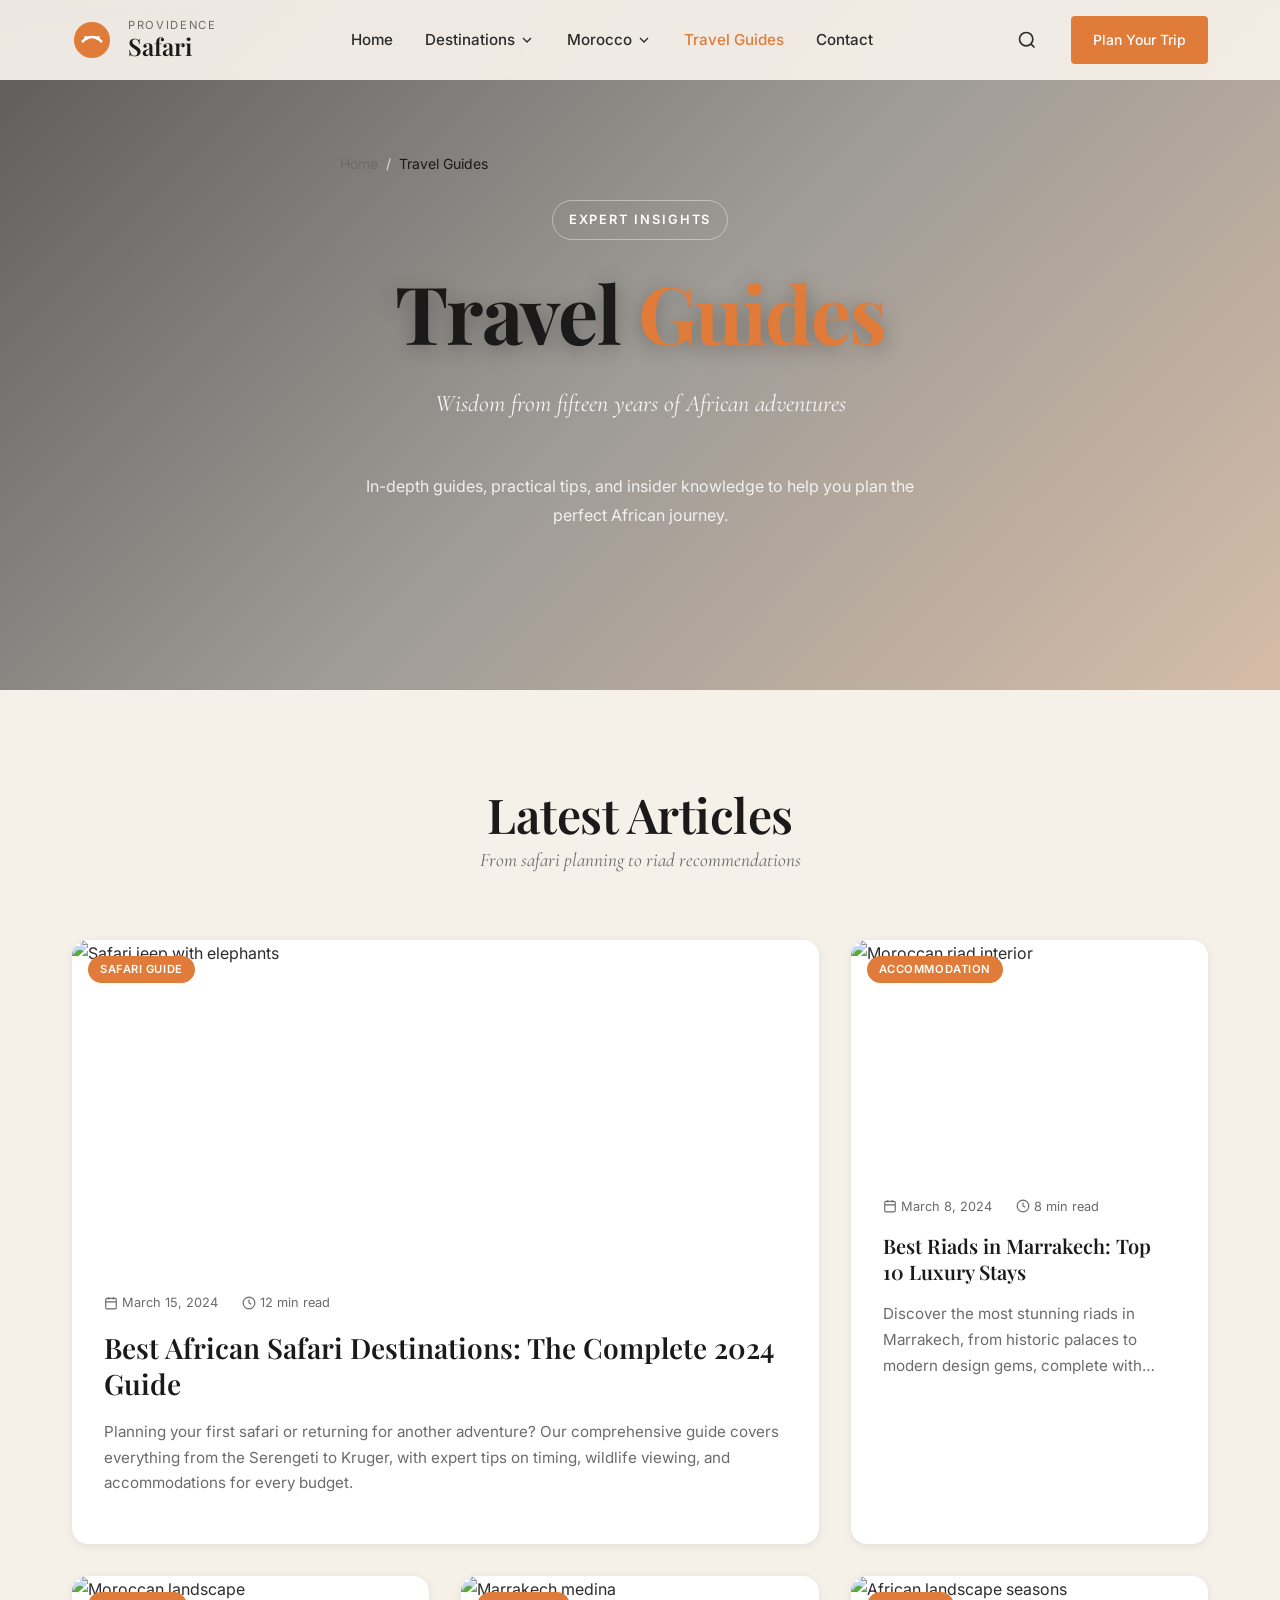
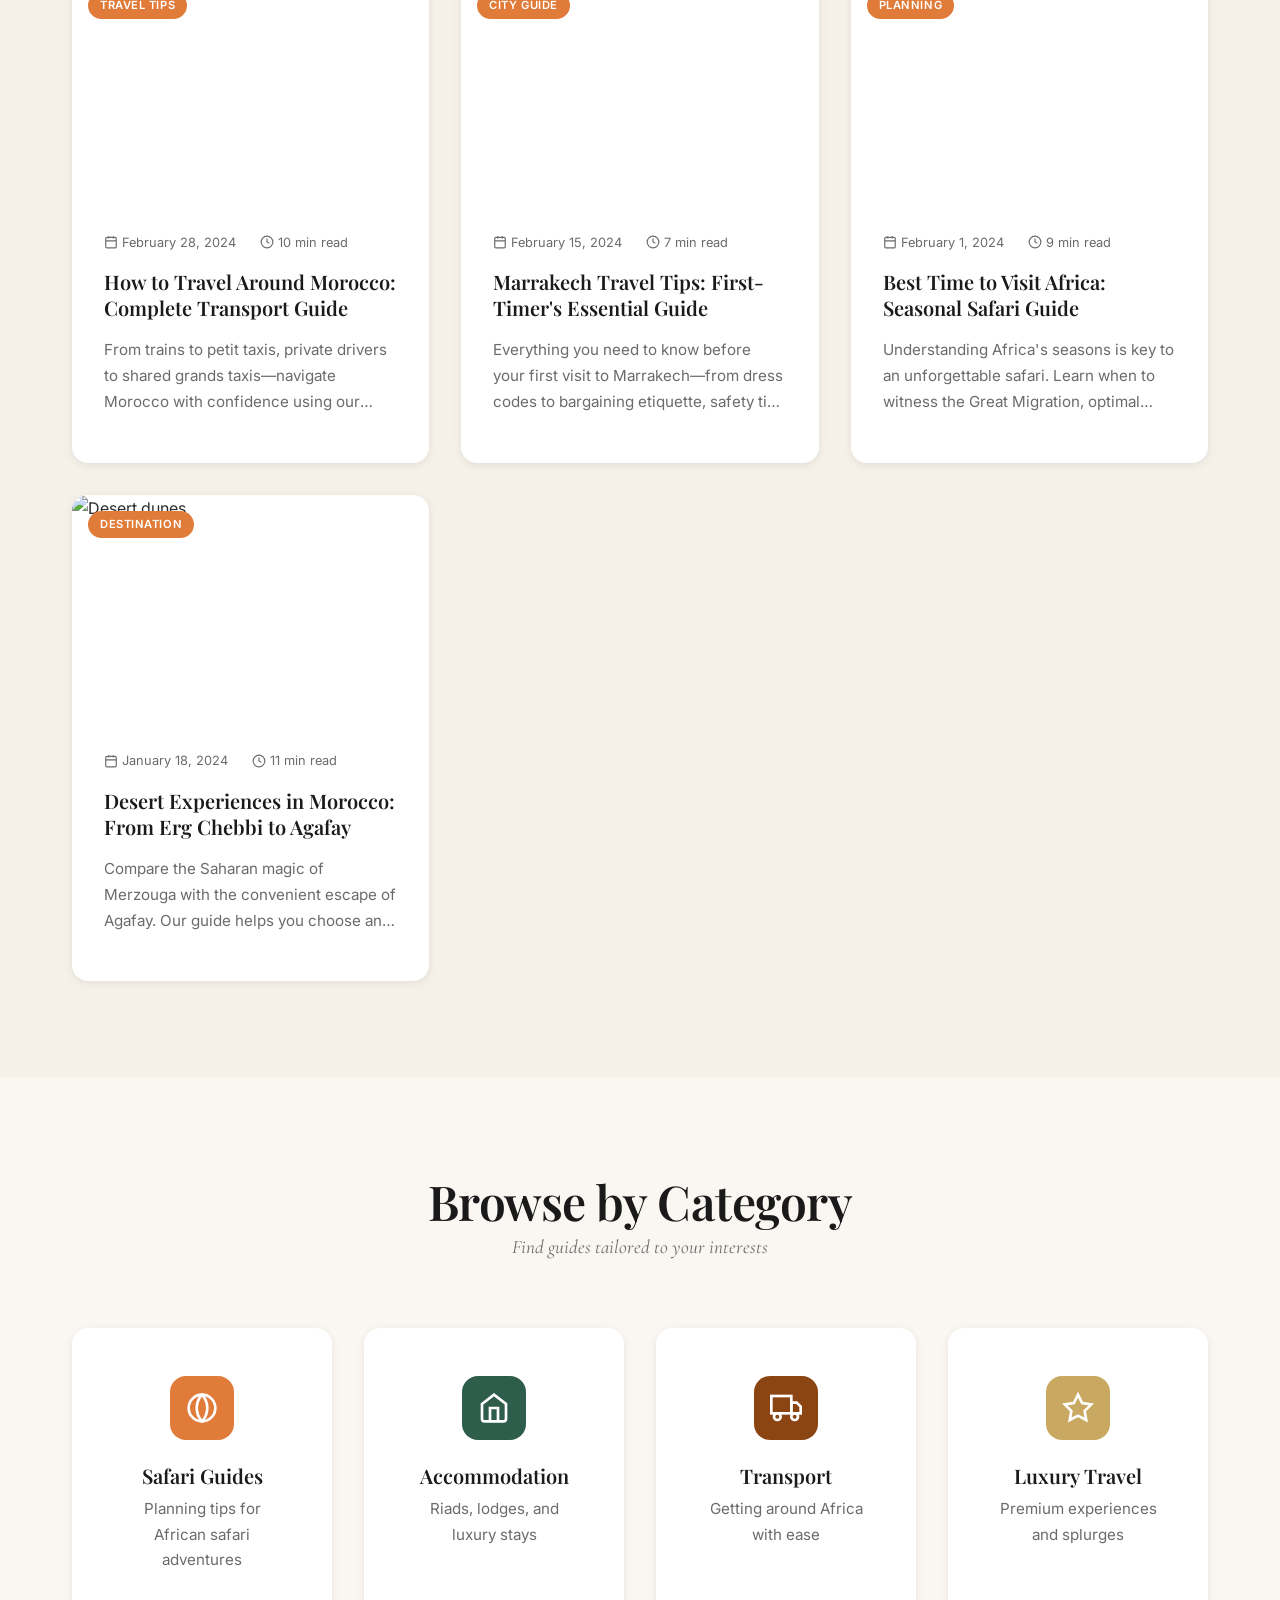
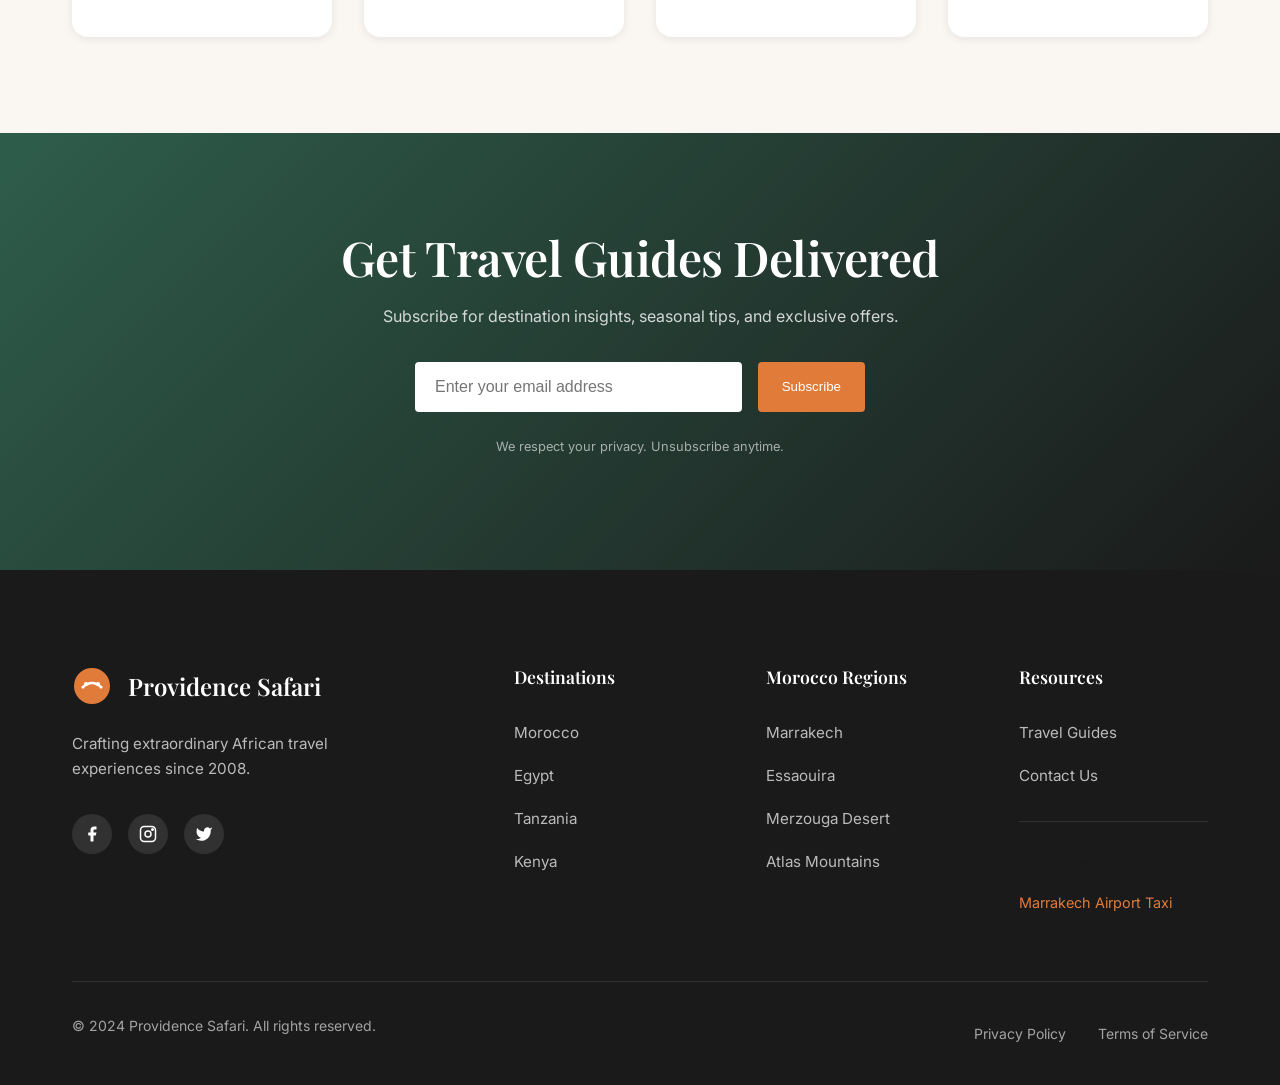
==== blog/index.html @ e0afdb27 "first commit" ====
<!DOCTYPE html>
<html lang="en">
<head>
    <meta charset="UTF-8">
    <meta name="viewport" content="width=device-width, initial-scale=1.0">
    <title>Travel Guides & Tips | Providence Safari | African Safari & Morocco Travel</title>
    <meta name="description" content="Expert travel guides for Africa and Morocco. Safari tips, riad recommendations, transport guides, and destination insights from seasoned travelers.">
    <meta name="keywords" content="African travel guides, Morocco travel tips, safari tips, riad recommendations, Africa travel blog">
    <meta name="author" content="Providence Safari">
    <meta name="robots" content="index, follow">
    <link rel="canonical" href="https://providence-safari.com/blog/index.html">
    
    <meta property="og:type" content="website">
    <meta property="og:url" content="https://providence-safari.com/blog/index.html">
    <meta property="og:title" content="Travel Guides & Tips | Providence Safari">
    <meta property="og:description" content="Expert travel guides for Africa and Morocco with insider tips, destination insights, and practical advice.">
    <meta property="og:image" content="https://images.unsplash.com/photo-1516426122078-c23e76319801?w=1200">
    
    <meta name="twitter:card" content="summary_large_image">
    <link rel="icon" type="image/svg+xml" href="data:image/svg+xml,%3Csvg xmlns='http://www.w3.org/2000/svg' viewBox='0 0 100 100'%3E%3Ccircle cx='50' cy='50' r='45' fill='%23E07B39'/%3E%3Cpath d='M30 55 Q50 30 70 55' stroke='%23fff' stroke-width='4' fill='none'/%3E%3Ccircle cx='35' cy='45' r='3' fill='%23fff'/%3E%3Ccircle cx='65' cy='45' r='3' fill='%23fff'/%3E%3C/svg%3E">
    
    <link rel="stylesheet" href="../styles/main.css">
    <link rel="stylesheet" href="../styles/layout.css">
    <link rel="stylesheet" href="../styles/components.css">
    <link rel="stylesheet" href="../styles/responsive.css">
    <link rel="preconnect" href="https://fonts.googleapis.com">
    <link rel="preconnect" href="https://images.unsplash.com">
    
    <script type="application/ld+json">
    {
        "@context": "https://schema.org",
        "@type": "Blog",
        "name": "Providence Safari Travel Guides",
        "description": "Expert travel guides and tips for African destinations including Morocco, safari planning, and luxury travel.",
        "url": "https://providence-safari.com/blog/index.html",
        "publisher": {
            "@type": "Organization",
            "name": "Providence Safari",
            "url": "https://providence-safari.com"
        }
    }
    </script>
</head>
<body>
    <header class="header">
        <div class="header-inner">
            <a href="../index.html" class="logo" aria-label="Providence Safari Home">
                <div class="logo-icon">
                    <svg viewBox="0 0 40 40"><circle cx="20" cy="20" r="18" fill="#E07B39"/><path d="M10 22 Q20 12 30 22" stroke="#fff" stroke-width="2.5" fill="none"/><circle cx="14" cy="18" r="2" fill="#fff"/><circle cx="26" cy="18" r="2" fill="#fff"/></svg>
                </div>
                <div class="logo-text"><span>Providence</span>Safari</div>
            </a>
            <nav class="nav-desktop">
                <ul class="nav-list">
                    <li class="nav-item"><a href="../index.html" class="nav-link">Home</a></li>
                    <li class="nav-item">
                        <a href="#" class="nav-link">Destinations <svg class="nav-link-icon" viewBox="0 0 24 24" fill="none" stroke="currentColor" stroke-width="2"><path d="M6 9l6 6 6-6"/></svg></a>
                        <div class="nav-dropdown">
                            <a href="../pages/destinations/morocco.html" class="nav-dropdown-item">Morocco</a>
                            <a href="../pages/destinations/egypt.html" class="nav-dropdown-item">Egypt</a>
                            <a href="../pages/destinations/south-africa.html" class="nav-dropdown-item">South Africa</a>
                            <a href="../pages/destinations/tanzania.html" class="nav-dropdown-item">Tanzania</a>
                            <a href="../pages/destinations/kenya.html" class="nav-dropdown-item">Kenya</a>
                            <a href="../pages/destinations/namibia.html" class="nav-dropdown-item">Namibia</a>
                            <a href="../pages/destinations/zanzibar.html" class="nav-dropdown-item">Zanzibar</a>
                        </div>
                    </li>
                    <li class="nav-item">
                        <a href="#" class="nav-link">Morocco <svg class="nav-link-icon" viewBox="0 0 24 24" fill="none" stroke="currentColor" stroke-width="2"><path d="M6 9l6 6 6-6"/></svg></a>
                        <div class="nav-dropdown">
                            <a href="../morocco/marrakech.html" class="nav-dropdown-item">Marrakech</a>
                            <a href="../morocco/essaouira.html" class="nav-dropdown-item">Essaouira</a>
                            <a href="../morocco/merzouga-desert.html" class="nav-dropdown-item">Merzouga Desert</a>
                            <a href="../morocco/agafay-desert.html" class="nav-dropdown-item">Agafay Desert</a>
                            <a href="../morocco/atlas-mountains.html" class="nav-dropdown-item">Atlas Mountains</a>
                        </div>
                    </li>
                    <li class="nav-item"><a href="index.html" class="nav-link active">Travel Guides</a></li>
                    <li class="nav-item"><a href="../contact.html" class="nav-link">Contact</a></li>
                </ul>
            </nav>
            <div class="header-actions">
                <button class="header-search" aria-label="Open search"><svg width="20" height="20" viewBox="0 0 24 24" fill="none" stroke="currentColor" stroke-width="2"><circle cx="11" cy="11" r="8"/><path d="M21 21l-4.35-4.35"/></svg></button>
                <a href="../contact.html" class="btn btn-primary btn-sm">Plan Your Trip</a>
                <button class="nav-toggle" aria-label="Toggle navigation"><span></span><span></span><span></span></button>
            </div>
        </div>
    </header>
    
    <nav class="nav-mobile">
        <ul class="nav-mobile-list">
            <li class="nav-mobile-item"><a href="../index.html" class="nav-mobile-link">Home</a></li>
            <li class="nav-mobile-item">
                <a href="#" class="nav-mobile-link nav-mobile-dropdown-trigger">Destinations <svg width="20" height="20" viewBox="0 0 24 24" fill="none" stroke="currentColor" stroke-width="2"><path d="M6 9l6 6 6-6"/></svg></a>
                <div class="nav-mobile-dropdown">
                    <a href="../pages/destinations/morocco.html">Morocco</a>
                    <a href="../pages/destinations/egypt.html">Egypt</a>
                    <a href="../pages/destinations/south-africa.html">South Africa</a>
                    <a href="../pages/destinations/tanzania.html">Tanzania</a>
                    <a href="../pages/destinations/kenya.html">Kenya</a>
                    <a href="../pages/destinations/namibia.html">Namibia</a>
                    <a href="../pages/destinations/zanzibar.html">Zanzibar</a>
                </div>
            </li>
            <li class="nav-mobile-item">
                <a href="#" class="nav-mobile-link nav-mobile-dropdown-trigger">Morocco <svg width="20" height="20" viewBox="0 0 24 24" fill="none" stroke="currentColor" stroke-width="2"><path d="M6 9l6 6 6-6"/></svg></a>
                <div class="nav-mobile-dropdown">
                    <a href="../morocco/marrakech.html">Marrakech</a>
                    <a href="../morocco/essaouira.html">Essaouira</a>
                    <a href="../morocco/merzouga-desert.html">Merzouga Desert</a>
                    <a href="../morocco/agafay-desert.html">Agafay Desert</a>
                    <a href="../morocco/atlas-mountains.html">Atlas Mountains</a>
                </div>
            </li>
            <li class="nav-mobile-item"><a href="index.html" class="nav-mobile-link">Travel Guides</a></li>
            <li class="nav-mobile-item"><a href="../contact.html" class="nav-mobile-link">Contact</a></li>
        </ul>
    </nav>
    
    <div class="search-modal">
        <div class="search-modal-content">
            <form class="search-form">
                <div class="search-input-wrapper">
                    <input type="text" class="search-input" placeholder="Search destinations, travel guides...">
                    <button type="button" class="search-close"><svg width="24" height="24" viewBox="0 0 24 24" fill="none" stroke="currentColor" stroke-width="2"><path d="M18 6L6 18M6 6l12 12"/></svg></button>
                </div>
            </form>
            <div class="search-results"></div>
        </div>
    </div>
    
    <main class="main">
        <section class="hero hero-inner" aria-label="Travel guides hero">
            <div class="hero-bg">
                <img src="https://images.unsplash.com/photo-1516426122078-c23e76319801?w=1920&q=80" alt="African savanna at sunrise" loading="eager">
            </div>
            <div class="hero-overlay"></div>
            <div class="hero-content fade-up">
                <nav class="breadcrumbs" aria-label="Breadcrumb">
                    <a href="../index.html">Home</a>
                    <span class="breadcrumbs-separator">/</span>
                    <span class="breadcrumbs-current">Travel Guides</span>
                </nav>
                <span class="hero-badge">Expert Insights</span>
                <h1 class="hero-title">Travel <span>Guides</span></h1>
                <p class="hero-subtitle">Wisdom from fifteen years of African adventures</p>
                <p class="hero-description">In-depth guides, practical tips, and insider knowledge to help you plan the perfect African journey.</p>
            </div>
        </section>
        
        <section class="section" aria-labelledby="blog-heading">
            <div class="container">
                <header class="section-header fade-up">
                    <h2 id="blog-heading">Latest Articles</h2>
                    <p class="section-subtitle">From safari planning to riad recommendations</p>
                </header>
                
                <div class="blog-grid">
                    <article class="blog-card blog-card-featured fade-up">
                        <div class="blog-card-image">
                            <img src="https://images.unsplash.com/photo-1547471080-7cc2caa01a7e?w=800&q=80" alt="Safari jeep with elephants" loading="lazy">
                            <span class="blog-card-category">Safari Guide</span>
                        </div>
                        <div class="blog-card-content">
                            <div class="blog-card-meta">
                                <span><svg width="14" height="14" viewBox="0 0 24 24" fill="none" stroke="currentColor" stroke-width="2"><rect x="3" y="4" width="18" height="18" rx="2"/><path d="M16 2v4M8 2v4M3 10h18"/></svg> March 15, 2024</span>
                                <span><svg width="14" height="14" viewBox="0 0 24 24" fill="none" stroke="currentColor" stroke-width="2"><circle cx="12" cy="12" r="10"/><path d="M12 6v6l4 2"/></svg> 12 min read</span>
                            </div>
                            <h3 class="blog-card-title"><a href="best-african-safari-destinations.html">Best African Safari Destinations: The Complete 2024 Guide</a></h3>
                            <p class="blog-card-excerpt">Planning your first safari or returning for another adventure? Our comprehensive guide covers everything from the Serengeti to Kruger, with expert tips on timing, wildlife viewing, and accommodations for every budget.</p>
                        </div>
                    </article>
                    
                    <article class="blog-card fade-up delay-1">
                        <div class="blog-card-image">
                            <img src="https://images.unsplash.com/photo-1539020140153-e479b8c22e70?w=600&q=80" alt="Moroccan riad interior" loading="lazy">
                            <span class="blog-card-category">Accommodation</span>
                        </div>
                        <div class="blog-card-content">
                            <div class="blog-card-meta">
                                <span><svg width="14" height="14" viewBox="0 0 24 24" fill="none" stroke="currentColor" stroke-width="2"><rect x="3" y="4" width="18" height="18" rx="2"/><path d="M16 2v4M8 2v4M3 10h18"/></svg> March 8, 2024</span>
                                <span><svg width="14" height="14" viewBox="0 0 24 24" fill="none" stroke="currentColor" stroke-width="2"><circle cx="12" cy="12" r="10"/><path d="M12 6v6l4 2"/></svg> 8 min read</span>
                            </div>
                            <h3 class="blog-card-title"><a href="best-riads-marrakech.html">Best Riads in Marrakech: Top 10 Luxury Stays</a></h3>
                            <p class="blog-card-excerpt">Discover the most stunning riads in Marrakech, from historic palaces to modern design gems, complete with pricing guidance and booking tips.</p>
                        </div>
                    </article>
                    
                    <article class="blog-card fade-up delay-2">
                        <div class="blog-card-image">
                            <img src="https://images.unsplash.com/photo-1509316785289-025f5b846b35?w=600&q=80" alt="Moroccan landscape" loading="lazy">
                            <span class="blog-card-category">Travel Tips</span>
                        </div>
                        <div class="blog-card-content">
                            <div class="blog-card-meta">
                                <span><svg width="14" height="14" viewBox="0 0 24 24" fill="none" stroke="currentColor" stroke-width="2"><rect x="3" y="4" width="18" height="18" rx="2"/><path d="M16 2v4M8 2v4M3 10h18"/></svg> February 28, 2024</span>
                                <span><svg width="14" height="14" viewBox="0 0 24 24" fill="none" stroke="currentColor" stroke-width="2"><circle cx="12" cy="12" r="10"/><path d="M12 6v6l4 2"/></svg> 10 min read</span>
                            </div>
                            <h3 class="blog-card-title"><a href="how-to-travel-around-morocco.html">How to Travel Around Morocco: Complete Transport Guide</a></h3>
                            <p class="blog-card-excerpt">From trains to petit taxis, private drivers to shared grands taxis—navigate Morocco with confidence using our comprehensive transport guide.</p>
                        </div>
                    </article>
                    
                    <article class="blog-card fade-up delay-3">
                        <div class="blog-card-image">
                            <img src="https://images.unsplash.com/photo-1597212720159-8b5c5e0b8f8a?w=600&q=80" alt="Marrakech medina" loading="lazy">
                            <span class="blog-card-category">City Guide</span>
                        </div>
                        <div class="blog-card-content">
                            <div class="blog-card-meta">
                                <span><svg width="14" height="14" viewBox="0 0 24 24" fill="none" stroke="currentColor" stroke-width="2"><rect x="3" y="4" width="18" height="18" rx="2"/><path d="M16 2v4M8 2v4M3 10h18"/></svg> February 15, 2024</span>
                                <span><svg width="14" height="14" viewBox="0 0 24 24" fill="none" stroke="currentColor" stroke-width="2"><circle cx="12" cy="12" r="10"/><path d="M12 6v6l4 2"/></svg> 7 min read</span>
                            </div>
                            <h3 class="blog-card-title"><a href="marrakech-travel-tips.html">Marrakech Travel Tips: First-Timer's Essential Guide</a></h3>
                            <p class="blog-card-excerpt">Everything you need to know before your first visit to Marrakech—from dress codes to bargaining etiquette, safety tips to money-saving strategies.</p>
                        </div>
                    </article>
                    
                    <article class="blog-card fade-up delay-4">
                        <div class="blog-card-image">
                            <img src="https://images.unsplash.com/photo-1523805009345-7448845a9e53?w=600&q=80" alt="African landscape seasons" loading="lazy">
                            <span class="blog-card-category">Planning</span>
                        </div>
                        <div class="blog-card-content">
                            <div class="blog-card-meta">
                                <span><svg width="14" height="14" viewBox="0 0 24 24" fill="none" stroke="currentColor" stroke-width="2"><rect x="3" y="4" width="18" height="18" rx="2"/><path d="M16 2v4M8 2v4M3 10h18"/></svg> February 1, 2024</span>
                                <span><svg width="14" height="14" viewBox="0 0 24 24" fill="none" stroke="currentColor" stroke-width="2"><circle cx="12" cy="12" r="10"/><path d="M12 6v6l4 2"/></svg> 9 min read</span>
                            </div>
                            <h3 class="blog-card-title"><a href="best-time-visit-africa.html">Best Time to Visit Africa: Seasonal Safari Guide</a></h3>
                            <p class="blog-card-excerpt">Understanding Africa's seasons is key to an unforgettable safari. Learn when to witness the Great Migration, optimal game viewing, and budget-friendly travel windows.</p>
                        </div>
                    </article>
                    
                    <article class="blog-card fade-up delay-5">
                        <div class="blog-card-image">
                            <img src="https://images.unsplash.com/photo-1489749798305-4fea3ae63d43?w=600&q=80" alt="Desert dunes" loading="lazy">
                            <span class="blog-card-category">Destination</span>
                        </div>
                        <div class="blog-card-content">
                            <div class="blog-card-meta">
                                <span><svg width="14" height="14" viewBox="0 0 24 24" fill="none" stroke="currentColor" stroke-width="2"><rect x="3" y="4" width="18" height="18" rx="2"/><path d="M16 2v4M8 2v4M3 10h18"/></svg> January 18, 2024</span>
                                <span><svg width="14" height="14" viewBox="0 0 24 24" fill="none" stroke="currentColor" stroke-width="2"><circle cx="12" cy="12" r="10"/><path d="M12 6v6l4 2"/></svg> 11 min read</span>
                            </div>
                            <h3 class="blog-card-title"><a href="desert-experiences-morocco.html">Desert Experiences in Morocco: From Erg Chebbi to Agafay</a></h3>
                            <p class="blog-card-excerpt">Compare the Saharan magic of Merzouga with the convenient escape of Agafay. Our guide helps you choose and plan the perfect Moroccan desert experience.</p>
                        </div>
                    </article>
                </div>
            </div>
        </section>
        
        <section class="section section-alt" aria-labelledby="categories-heading">
            <div class="container">
                <header class="section-header fade-up">
                    <h2 id="categories-heading">Browse by Category</h2>
                    <p class="section-subtitle">Find guides tailored to your interests</p>
                </header>
                
                <div class="grid grid-4">
                    <a href="#" class="card text-center fade-up delay-1" style="padding: var(--space-xl);">
                        <div style="width: 64px; height: 64px; margin: 0 auto var(--space-md); background: var(--color-accent); border-radius: var(--radius-lg); display: flex; align-items: center; justify-content: center;">
                            <svg width="32" height="32" viewBox="0 0 24 24" fill="none" stroke="white" stroke-width="2"><circle cx="12" cy="12" r="10"/><path d="M12 2a15.3 15.3 0 0 1 4 10 15.3 15.3 0 0 1-4 10 15.3 15.3 0 0 1-4-10 15.3 15.3 0 0 1 4-10z"/></svg>
                        </div>
                        <h3 class="card-title">Safari Guides</h3>
                        <p class="card-text">Planning tips for African safari adventures</p>
                    </a>
                    
                    <a href="#" class="card text-center fade-up delay-2" style="padding: var(--space-xl);">
                        <div style="width: 64px; height: 64px; margin: 0 auto var(--space-md); background: var(--color-secondary); border-radius: var(--radius-lg); display: flex; align-items: center; justify-content: center;">
                            <svg width="32" height="32" viewBox="0 0 24 24" fill="none" stroke="white" stroke-width="2"><path d="M3 9l9-7 9 7v11a2 2 0 0 1-2 2H5a2 2 0 0 1-2-2z"/><polyline points="9 22 9 12 15 12 15 22"/></svg>
                        </div>
                        <h3 class="card-title">Accommodation</h3>
                        <p class="card-text">Riads, lodges, and luxury stays</p>
                    </a>
                    
                    <a href="#" class="card text-center fade-up delay-3" style="padding: var(--space-xl);">
                        <div style="width: 64px; height: 64px; margin: 0 auto var(--space-md); background: var(--color-primary); border-radius: var(--radius-lg); display: flex; align-items: center; justify-content: center;">
                            <svg width="32" height="32" viewBox="0 0 24 24" fill="none" stroke="white" stroke-width="2"><rect x="1" y="3" width="15" height="13"/><path d="M16 8h4l3 3v5h-7V8z"/><circle cx="5.5" cy="18.5" r="2.5"/><circle cx="18.5" cy="18.5" r="2.5"/></svg>
                        </div>
                        <h3 class="card-title">Transport</h3>
                        <p class="card-text">Getting around Africa with ease</p>
                    </a>
                    
                    <a href="#" class="card text-center fade-up delay-4" style="padding: var(--space-xl);">
                        <div style="width: 64px; height: 64px; margin: 0 auto var(--space-md); background: var(--color-gold); border-radius: var(--radius-lg); display: flex; align-items: center; justify-content: center;">
                            <svg width="32" height="32" viewBox="0 0 24 24" fill="none" stroke="white" stroke-width="2"><polygon points="12 2 15.09 8.26 22 9.27 17 14.14 18.18 21.02 12 17.77 5.82 21.02 7 14.14 2 9.27 8.91 8.26 12 2"/></svg>
                        </div>
                        <h3 class="card-title">Luxury Travel</h3>
                        <p class="card-text">Premium experiences and splurges</p>
                    </a>
                </div>
            </div>
        </section>
        
        <section class="newsletter-section" aria-labelledby="newsletter-heading">
            <div class="container">
                <div class="newsletter-content fade-up">
                    <h2 id="newsletter-heading" class="newsletter-title">Get Travel Guides Delivered</h2>
                    <p class="newsletter-subtitle">Subscribe for destination insights, seasonal tips, and exclusive offers.</p>
                    <form class="newsletter-form">
                        <input type="email" class="newsletter-input" placeholder="Enter your email address" required>
                        <button type="submit" class="newsletter-button">Subscribe</button>
                    </form>
                    <p class="newsletter-privacy">We respect your privacy. Unsubscribe anytime.</p>
                </div>
            </div>
        </section>
    </main>
    
    <footer class="footer">
        <div class="container">
            <div class="footer-grid">
                <div class="footer-brand">
                    <a href="../index.html" class="footer-logo">
                        <svg width="40" height="40" viewBox="0 0 40 40"><circle cx="20" cy="20" r="18" fill="#E07B39"/><path d="M10 22 Q20 12 30 22" stroke="#fff" stroke-width="2.5" fill="none"/><circle cx="14" cy="18" r="2" fill="#fff"/><circle cx="26" cy="18" r="2" fill="#fff"/></svg>
                        <span>Providence Safari</span>
                    </a>
                    <p class="footer-description">Crafting extraordinary African travel experiences since 2008.</p>
                    <div class="footer-social">
                        <a href="#" aria-label="Facebook"><svg width="18" height="18" viewBox="0 0 24 24" fill="currentColor"><path d="M18 2h-3a5 5 0 0 0-5 5v3H7v4h3v8h4v-8h3l1-4h-4V7a1 1 0 0 1 1-1h3z"/></svg></a>
                        <a href="#" aria-label="Instagram"><svg width="18" height="18" viewBox="0 0 24 24" fill="none" stroke="currentColor" stroke-width="2"><rect x="2" y="2" width="20" height="20" rx="5"/><circle cx="12" cy="12" r="4"/><circle cx="18" cy="6" r="1" fill="currentColor"/></svg></a>
                        <a href="#" aria-label="Twitter"><svg width="18" height="18" viewBox="0 0 24 24" fill="currentColor"><path d="M23 3a10.9 10.9 0 0 1-3.14 1.53 4.48 4.48 0 0 0-7.86 3v1A10.66 10.66 0 0 1 3 4s-4 9 5 13a11.64 11.64 0 0 1-7 2c9 5 20 0 20-11.5a4.5 4.5 0 0 0-.08-.83A7.72 7.72 0 0 0 23 3z"/></svg></a>
                    </div>
                </div>
                <div class="footer-nav">
                    <h4 class="footer-nav-title">Destinations</h4>
                    <ul class="footer-nav-list">
                        <li><a href="../pages/destinations/morocco.html">Morocco</a></li>
                        <li><a href="../pages/destinations/egypt.html">Egypt</a></li>
                        <li><a href="../pages/destinations/tanzania.html">Tanzania</a></li>
                        <li><a href="../pages/destinations/kenya.html">Kenya</a></li>
                    </ul>
                </div>
                <div class="footer-nav">
                    <h4 class="footer-nav-title">Morocco Regions</h4>
                    <ul class="footer-nav-list">
                        <li><a href="../morocco/marrakech.html">Marrakech</a></li>
                        <li><a href="../morocco/essaouira.html">Essaouira</a></li>
                        <li><a href="../morocco/merzouga-desert.html">Merzouga Desert</a></li>
                        <li><a href="../morocco/atlas-mountains.html">Atlas Mountains</a></li>
                    </ul>
                </div>
                <div class="footer-nav">
                    <h4 class="footer-nav-title">Resources</h4>
                    <ul class="footer-nav-list">
                        <li><a href="index.html">Travel Guides</a></li>
                        <li><a href="../contact.html">Contact Us</a></li>
                    </ul>
                    <div class="footer-newsletter">
                        <h5 class="footer-newsletter-title">Transport Links</h5>
                        <a href="https://taxistomarrakech.com/" target="_blank" rel="noopener" style="color: var(--color-accent); font-size: 0.9rem;">Marrakech Airport Taxi</a>
                    </div>
                </div>
            </div>
            <div class="footer-bottom">
                <p>&copy; 2024 Providence Safari. All rights reserved.</p>
                <div class="footer-bottom-links">
                    <a href="#">Privacy Policy</a>
                    <a href="#">Terms of Service</a>
                </div>
            </div>
        </div>
    </footer>
    
    <button class="back-to-top" aria-label="Back to top">
        <svg width="24" height="24" viewBox="0 0 24 24" fill="none" stroke="currentColor" stroke-width="2"><path d="M18 15l-6-6-6 6"/></svg>
    </button>
    
    <script src="../scripts/main.js"></script>
</body>
</html>
---- styles/main.css ----
/* Providence Safari - Main Styles */
@import url('https://fonts.googleapis.com/css2?family=Playfair+Display:ital,wght@0,400;0,500;0,600;0,700;1,400;1,500&family=Inter:wght@300;400;500;600;700&family=Cormorant+Garamond:ital,wght@0,400;0,500;1,400;1,500&display=swap');

/* ===== CSS Variables ===== */
:root {
    /* Colors */
    --color-primary: #8B4513;
    --color-secondary: #2E5D4B;
    --color-accent: #E07B39;
    --color-background: #F5F0E8;
    --color-dark: #1A1A1A;
    --color-text: #2C2C2C;
    --color-text-light: #FFFFFF;
    --color-text-muted: #6B6B6B;
    --color-border: #E0D9CF;
    --color-sand: #D4C4A8;
    --color-terracotta: #C76B4D;
    --color-safari-green: #3D7A5F;
    --color-sunset: #E8924A;
    --color-gold: #C9A962;
    --color-cream: #FAF7F2;
    
    /* Typography */
    --font-heading: 'Playfair Display', Georgia, serif;
    --font-body: 'Inter', -apple-system, sans-serif;
    --font-accent: 'Cormorant Garamond', Georgia, serif;
    
    /* Spacing */
    --space-xs: 0.5rem;
    --space-sm: 1rem;
    --space-md: 1.5rem;
    --space-lg: 2rem;
    --space-xl: 3rem;
    --space-2xl: 4rem;
    --space-3xl: 6rem;
    --space-4xl: 8rem;
    
    /* Sizing */
    --max-width: 1200px;
    --max-width-narrow: 800px;
    --header-height: 80px;
    --header-height-scrolled: 64px;
    
    /* Effects */
    --shadow-sm: 0 2px 8px rgba(0, 0, 0, 0.08);
    --shadow-md: 0 4px 16px rgba(0, 0, 0, 0.1);
    --shadow-lg: 0 8px 32px rgba(0, 0, 0, 0.12);
    --shadow-xl: 0 16px 48px rgba(0, 0, 0, 0.15);
    --shadow-hover: 0 12px 40px rgba(0, 0, 0, 0.18);
    
    /* Transitions */
    --transition-fast: 200ms ease;
    --transition-base: 300ms cubic-bezier(0.4, 0, 0.2, 1);
    --transition-slow: 500ms cubic-bezier(0.4, 0, 0.2, 1);
    --transition-bounce: 500ms cubic-bezier(0.34, 1.56, 0.64, 1);
    
    /* Border Radius */
    --radius-sm: 4px;
    --radius-md: 8px;
    --radius-lg: 16px;
    --radius-xl: 24px;
    --radius-full: 9999px;
}

/* ===== Reset & Base ===== */
*, *::before, *::after {
    margin: 0;
    padding: 0;
    box-sizing: border-box;
}

html {
    scroll-behavior: smooth;
    font-size: 16px;
}

body {
    font-family: var(--font-body);
    font-size: 1rem;
    line-height: 1.7;
    color: var(--color-text);
    background-color: var(--color-background);
    -webkit-font-smoothing: antialiased;
    -moz-osx-font-smoothing: grayscale;
    overflow-x: hidden;
}

/* ===== Typography ===== */
h1, h2, h3, h4, h5, h6 {
    font-family: var(--font-heading);
    font-weight: 600;
    line-height: 1.2;
    color: var(--color-dark);
}

h1 {
    font-size: clamp(2.5rem, 5vw, 4rem);
    letter-spacing: -0.02em;
}

h2 {
    font-size: clamp(2rem, 4vw, 3rem);
    letter-spacing: -0.01em;
}

h3 {
    font-size: clamp(1.5rem, 3vw, 2rem);
}

h4 {
    font-size: clamp(1.25rem, 2vw, 1.5rem);
}

h5 {
    font-size: 1.25rem;
}

h6 {
    font-size: 1rem;
}

p {
    margin-bottom: 1rem;
}

a {
    color: var(--color-primary);
    text-decoration: none;
    transition: color var(--transition-fast);
}

a:hover {
    color: var(--color-accent);
}

strong {
    font-weight: 600;
}

em {
    font-style: italic;
}

.text-accent {
    font-family: var(--font-accent);
    font-style: italic;
}

.text-muted {
    color: var(--color-text-muted);
}

.text-light {
    color: var(--color-text-light);
}

.text-center {
    text-align: center;
}

.text-uppercase {
    text-transform: uppercase;
    letter-spacing: 0.1em;
    font-size: 0.85em;
}

.heading-accent {
    color: var(--color-accent);
}

/* ===== Layout Utilities ===== */
.container {
    width: 100%;
    max-width: var(--max-width);
    margin: 0 auto;
    padding: 0 var(--space-lg);
}

.container-narrow {
    max-width: var(--max-width-narrow);
}

.section {
    padding: var(--space-3xl) 0;
}

.section-alt {
    background-color: var(--color-cream);
}

.section-dark {
    background-color: var(--color-dark);
    color: var(--color-text-light);
}

.section-dark h1,
.section-dark h2,
.section-dark h3,
.section-dark h4 {
    color: var(--color-text-light);
}

.grid {
    display: grid;
    gap: var(--space-lg);
}

.grid-2 {
    grid-template-columns: repeat(2, 1fr);
}

.grid-3 {
    grid-template-columns: repeat(3, 1fr);
}

.grid-4 {
    grid-template-columns: repeat(4, 1fr);
}

.flex {
    display: flex;
}

.flex-center {
    align-items: center;
    justify-content: center;
}

.flex-between {
    align-items: center;
    justify-content: space-between;
}

.flex-col {
    flex-direction: column;
}

.gap-sm {
    gap: var(--space-sm);
}

.gap-md {
    gap: var(--space-md);
}

.gap-lg {
    gap: var(--space-lg);
}

/* ===== Image Styles ===== */
img {
    max-width: 100%;
    height: auto;
    display: block;
}

.img-cover {
    width: 100%;
    height: 100%;
    object-fit: cover;
}

.img-responsive {
    max-width: 100%;
    height: auto;
}

/* ===== Button Styles ===== */
.btn {
    display: inline-flex;
    align-items: center;
    justify-content: center;
    gap: var(--space-xs);
    padding: 0.875rem 1.75rem;
    font-family: var(--font-body);
    font-size: 0.95rem;
    font-weight: 500;
    text-decoration: none;
    border: 2px solid transparent;
    border-radius: var(--radius-sm);
    cursor: pointer;
    transition: all var(--transition-base);
}

.btn:hover {
    transform: translateY(-2px);
}

.btn-primary {
    background-color: var(--color-accent);
    color: var(--color-text-light);
    border-color: var(--color-accent);
}

.btn-primary:hover {
    background-color: var(--color-terracotta);
    border-color: var(--color-terracotta);
    color: var(--color-text-light);
    box-shadow: var(--shadow-md);
}

.btn-secondary {
    background-color: transparent;
    color: var(--color-text-light);
    border-color: var(--color-text-light);
}

.btn-secondary:hover {
    background-color: var(--color-text-light);
    color: var(--color-dark);
}

.btn-outline {
    background-color: transparent;
    color: var(--color-primary);
    border-color: var(--color-primary);
}

.btn-outline:hover {
    background-color: var(--color-primary);
    color: var(--color-text-light);
}

.btn-ghost {
    background-color: transparent;
    color: var(--color-accent);
    border-color: transparent;
    padding: 0.5rem 0;
}

.btn-ghost:hover {
    color: var(--color-primary);
}

.btn-sm {
    padding: 0.625rem 1.25rem;
    font-size: 0.875rem;
}

.btn-lg {
    padding: 1rem 2rem;
    font-size: 1.05rem;
}

/* ===== Card Styles ===== */
.card {
    background-color: var(--color-text-light);
    border-radius: var(--radius-lg);
    overflow: hidden;
    box-shadow: var(--shadow-sm);
    transition: all var(--transition-base);
}

.card:hover {
    box-shadow: var(--shadow-hover);
    transform: translateY(-4px);
}

.card-image {
    position: relative;
    aspect-ratio: 16 / 10;
    overflow: hidden;
}

.card-image img {
    width: 100%;
    height: 100%;
    object-fit: cover;
    transition: transform var(--transition-slow);
}

.card:hover .card-image img {
    transform: scale(1.05);
}

.card-content {
    padding: var(--space-lg);
}

.card-title {
    font-family: var(--font-heading);
    font-size: 1.25rem;
    margin-bottom: var(--space-xs);
}

.card-title a {
    color: var(--color-dark);
}

.card-title a:hover {
    color: var(--color-accent);
}

.card-text {
    color: var(--color-text-muted);
    font-size: 0.95rem;
}

/* ===== Badge Styles ===== */
.badge {
    display: inline-block;
    padding: 0.25rem 0.75rem;
    font-size: 0.75rem;
    font-weight: 600;
    text-transform: uppercase;
    letter-spacing: 0.05em;
    border-radius: var(--radius-full);
    background-color: var(--color-secondary);
    color: var(--color-text-light);
}

.badge-accent {
    background-color: var(--color-accent);
}

.badge-gold {
    background-color: var(--color-gold);
    color: var(--color-dark);
}

/* ===== Form Styles ===== */
.form-group {
    margin-bottom: var(--space-md);
}

.form-label {
    display: block;
    margin-bottom: var(--space-xs);
    font-weight: 500;
    color: var(--color-dark);
}

.form-input,
.form-textarea,
.form-select {
    width: 100%;
    padding: 0.875rem 1rem;
    font-family: var(--font-body);
    font-size: 1rem;
    color: var(--color-text);
    background-color: var(--color-text-light);
    border: 1px solid var(--color-border);
    border-radius: var(--radius-md);
    transition: all var(--transition-fast);
}

.form-input:focus,
.form-textarea:focus,
.form-select:focus {
    outline: none;
    border-color: var(--color-accent);
    box-shadow: 0 0 0 3px rgba(224, 123, 57, 0.15);
}

.form-textarea {
    min-height: 150px;
    resize: vertical;
}

/* ===== Animation Classes ===== */
.fade-up {
    opacity: 0;
    transform: translateY(30px);
    transition: opacity 0.6s ease, transform 0.6s ease;
}

.fade-up.visible {
    opacity: 1;
    transform: translateY(0);
}

.fade-in {
    opacity: 0;
    transition: opacity 0.6s ease;
}

.fade-in.visible {
    opacity: 1;
}

.zoom-in {
    opacity: 0;
    transform: scale(0.95);
    transition: opacity 0.5s ease, transform 0.5s ease;
}

.zoom-in.visible {
    opacity: 1;
    transform: scale(1);
}

/* Stagger delays */
.delay-1 { transition-delay: 0.1s; }
.delay-2 { transition-delay: 0.2s; }
.delay-3 { transition-delay: 0.3s; }
.delay-4 { transition-delay: 0.4s; }
.delay-5 { transition-delay: 0.5s; }

/* ===== Utility Classes ===== */
.sr-only {
    position: absolute;
    width: 1px;
    height: 1px;
    padding: 0;
    margin: -1px;
    overflow: hidden;
    clip: rect(0, 0, 0, 0);
    border: 0;
}

.hidden {
    display: none !important;
}

.relative {
    position: relative;
}

.overflow-hidden {
    overflow: hidden;
}

.mb-0 { margin-bottom: 0; }
.mb-sm { margin-bottom: var(--space-sm); }
.mb-md { margin-bottom: var(--space-md); }
.mb-lg { margin-bottom: var(--space-lg); }
.mb-xl { margin-bottom: var(--space-xl); }
.mb-2xl { margin-bottom: var(--space-2xl); }

.mt-0 { margin-top: 0; }
.mt-sm { margin-top: var(--space-sm); }
.mt-md { margin-top: var(--space-md); }
.mt-lg { margin-top: var(--space-lg); }
.mt-xl { margin-top: var(--space-xl); }

/* ===== Decorative Elements ===== */
.divider {
    display: flex;
    align-items: center;
    justify-content: center;
    gap: var(--space-md);
    margin: var(--space-xl) 0;
}

.divider::before,
.divider::after {
    content: '';
    flex: 1;
    max-width: 100px;
    height: 1px;
    background-color: var(--color-border);
}

.divider-icon {
    color: var(--color-accent);
}

.pattern-safari {
    background-image: url("data:image/svg+xml,%3Csvg width='60' height='60' viewBox='0 0 60 60' xmlns='http://www.w3.org/2000/svg'%3E%3Cpath d='M30 0L60 30L30 60L0 30L30 0z' fill='%23E07B39' fill-opacity='0.03'/%3E%3C/svg%3E");
}

.overlay-gradient {
    position: absolute;
    inset: 0;
    background: linear-gradient(
        to bottom,
        rgba(0, 0, 0, 0.2) 0%,
        rgba(0, 0, 0, 0.4) 50%,
        rgba(0, 0, 0, 0.6) 100%
    );
}

/* ===== Reduced Motion ===== */
@media (prefers-reduced-motion: reduce) {
    *,
    *::before,
    *::after {
        animation-duration: 0.01ms !important;
        animation-iteration-count: 1 !important;
        transition-duration: 0.01ms !important;
        scroll-behavior: auto !important;
    }
    
    .fade-up,
    .fade-in,
    .zoom-in {
        opacity: 1;
        transform: none;
    }
}
---- styles/layout.css ----
/* Providence Safari - Layout Styles */

/* ===== Header ===== */
.header {
    position: fixed;
    top: 0;
    left: 0;
    right: 0;
    height: var(--header-height);
    background-color: rgba(245, 240, 232, 0.95);
    backdrop-filter: blur(10px);
    z-index: 1000;
    transition: all var(--transition-base);
}

.header.scrolled {
    height: var(--header-height-scrolled);
    box-shadow: var(--shadow-md);
}

.header-inner {
    display: flex;
    align-items: center;
    justify-content: space-between;
    height: 100%;
    max-width: var(--max-width);
    margin: 0 auto;
    padding: 0 var(--space-lg);
}

/* Logo */
.logo {
    display: flex;
    align-items: center;
    gap: var(--space-sm);
    font-family: var(--font-heading);
    font-size: 1.5rem;
    font-weight: 600;
    color: var(--color-dark);
    text-decoration: none;
}

.logo:hover {
    color: var(--color-dark);
}

.logo-icon {
    width: 40px;
    height: 40px;
    display: flex;
    align-items: center;
    justify-content: center;
}

.logo-icon svg {
    width: 100%;
    height: 100%;
}

.logo-text {
    display: flex;
    flex-direction: column;
    line-height: 1.2;
}

.logo-text span {
    font-size: 0.7rem;
    font-family: var(--font-body);
    font-weight: 400;
    text-transform: uppercase;
    letter-spacing: 0.15em;
    color: var(--color-text-muted);
}

/* Desktop Navigation */
.nav-desktop {
    display: flex;
    align-items: center;
    gap: var(--space-xl);
}

.nav-list {
    display: flex;
    align-items: center;
    gap: var(--space-lg);
    list-style: none;
}

.nav-item {
    position: relative;
}

.nav-link {
    display: flex;
    align-items: center;
    gap: 0.25rem;
    font-size: 0.95rem;
    font-weight: 500;
    color: var(--color-text);
    text-decoration: none;
    padding: 0.5rem 0;
    transition: color var(--transition-fast);
}

.nav-link:hover,
.nav-link.active {
    color: var(--color-accent);
}

.nav-link-icon {
    width: 16px;
    height: 16px;
    transition: transform var(--transition-fast);
}

.nav-item:hover .nav-link-icon {
    transform: rotate(180deg);
}

/* Dropdown Menu */
.nav-dropdown {
    position: absolute;
    top: 100%;
    left: 50%;
    transform: translateX(-50%);
    min-width: 220px;
    padding: var(--space-sm) 0;
    background-color: var(--color-text-light);
    border-radius: var(--radius-lg);
    box-shadow: var(--shadow-xl);
    opacity: 0;
    visibility: hidden;
    transition: all var(--transition-base);
}

.nav-item:hover .nav-dropdown {
    opacity: 1;
    visibility: visible;
    transform: translateX(-50%) translateY(8px);
}

.nav-dropdown-item {
    display: block;
    padding: 0.625rem 1.25rem;
    font-size: 0.9rem;
    color: var(--color-text);
    transition: all var(--transition-fast);
}

.nav-dropdown-item:hover {
    background-color: var(--color-background);
    color: var(--color-accent);
}

/* Header Actions */
.header-actions {
    display: flex;
    align-items: center;
    gap: var(--space-md);
}

.header-search {
    display: flex;
    align-items: center;
    justify-content: center;
    width: 40px;
    height: 40px;
    background: none;
    border: none;
    cursor: pointer;
    color: var(--color-text);
    transition: color var(--transition-fast);
}

.header-search:hover {
    color: var(--color-accent);
}

/* Mobile Menu Toggle */
.nav-toggle {
    display: none;
    flex-direction: column;
    justify-content: center;
    gap: 5px;
    width: 40px;
    height: 40px;
    background: none;
    border: none;
    cursor: pointer;
    padding: 8px;
}

.nav-toggle span {
    display: block;
    width: 24px;
    height: 2px;
    background-color: var(--color-dark);
    transition: all var(--transition-base);
}

.nav-toggle.active span:nth-child(1) {
    transform: rotate(45deg) translate(5px, 5px);
}

.nav-toggle.active span:nth-child(2) {
    opacity: 0;
}

.nav-toggle.active span:nth-child(3) {
    transform: rotate(-45deg) translate(5px, -5px);
}

/* ===== Mobile Navigation ===== */
.nav-mobile {
    position: fixed;
    top: var(--header-height);
    left: 0;
    right: 0;
    bottom: 0;
    background-color: var(--color-background);
    padding: var(--space-lg);
    transform: translateX(100%);
    transition: transform var(--transition-base);
    z-index: 999;
    overflow-y: auto;
}

.nav-mobile.active {
    transform: translateX(0);
}

.nav-mobile-list {
    list-style: none;
}

.nav-mobile-item {
    border-bottom: 1px solid var(--color-border);
}

.nav-mobile-link {
    display: flex;
    align-items: center;
    justify-content: space-between;
    padding: 1rem 0;
    font-size: 1.1rem;
    font-weight: 500;
    color: var(--color-dark);
    text-decoration: none;
}

.nav-mobile-dropdown {
    max-height: 0;
    overflow: hidden;
    transition: max-height var(--transition-base);
}

.nav-mobile-dropdown.active {
    max-height: 500px;
}

.nav-mobile-dropdown a {
    display: block;
    padding: 0.75rem 1rem;
    color: var(--color-text-muted);
    font-size: 0.95rem;
}

/* Search Modal */
.search-modal {
    position: fixed;
    inset: 0;
    background-color: rgba(26, 26, 26, 0.9);
    z-index: 2000;
    display: flex;
    align-items: flex-start;
    justify-content: center;
    padding-top: 20vh;
    opacity: 0;
    visibility: hidden;
    transition: all var(--transition-base);
}

.search-modal.active {
    opacity: 1;
    visibility: visible;
}

.search-modal-content {
    width: 100%;
    max-width: 600px;
    padding: 0 var(--space-lg);
    transform: translateY(-20px);
    transition: transform var(--transition-base);
}

.search-modal.active .search-modal-content {
    transform: translateY(0);
}

.search-form {
    display: flex;
    gap: var(--space-sm);
}

.search-input-wrapper {
    flex: 1;
    position: relative;
}

.search-input {
    width: 100%;
    padding: 1rem 1.25rem;
    font-size: 1.1rem;
    border: none;
    border-radius: var(--radius-md);
    background-color: var(--color-text-light);
}

.search-input:focus {
    outline: none;
}

.search-close {
    position: absolute;
    top: 50%;
    right: 1rem;
    transform: translateY(-50%);
    background: none;
    border: none;
    cursor: pointer;
    color: var(--color-text-muted);
}

.search-results {
    margin-top: var(--space-lg);
    max-height: 50vh;
    overflow-y: auto;
}

.search-result-item {
    display: block;
    padding: 1rem;
    background-color: var(--color-text-light);
    border-radius: var(--radius-md);
    margin-bottom: var(--space-sm);
    color: var(--color-dark);
    transition: background-color var(--transition-fast);
}

.search-result-item:hover {
    background-color: var(--color-cream);
}

/* ===== Hero Section ===== */
.hero {
    position: relative;
    min-height: 100vh;
    display: flex;
    align-items: center;
    justify-content: center;
    padding: var(--space-4xl) var(--space-lg);
    overflow: hidden;
}

.hero-bg {
    position: absolute;
    inset: 0;
    z-index: -1;
}

.hero-bg img {
    width: 100%;
    height: 100%;
    object-fit: cover;
}

.hero-overlay {
    position: absolute;
    inset: 0;
    background: linear-gradient(
        135deg,
        rgba(26, 26, 26, 0.7) 0%,
        rgba(26, 26, 26, 0.4) 50%,
        rgba(139, 69, 19, 0.3) 100%
    );
}

.hero-content {
    text-align: center;
    max-width: 900px;
    color: var(--color-text-light);
}

.hero-badge {
    display: inline-block;
    margin-bottom: var(--space-md);
    padding: 0.5rem 1rem;
    font-size: 0.8rem;
    font-weight: 600;
    text-transform: uppercase;
    letter-spacing: 0.15em;
    border: 1px solid rgba(255, 255, 255, 0.4);
    border-radius: var(--radius-full);
}

.hero-title {
    font-size: clamp(3rem, 7vw, 5rem);
    font-weight: 700;
    margin-bottom: var(--space-md);
    text-shadow: 0 4px 20px rgba(0, 0, 0, 0.3);
}

.hero-title span {
    color: var(--color-accent);
}

.hero-subtitle {
    font-family: var(--font-accent);
    font-size: clamp(1.25rem, 2.5vw, 1.5rem);
    font-style: italic;
    margin-bottom: var(--space-xl);
    opacity: 0.9;
}

.hero-description {
    font-size: 1.1rem;
    max-width: 600px;
    margin: 0 auto var(--space-xl);
    opacity: 0.85;
    line-height: 1.8;
}

.hero-actions {
    display: flex;
    flex-wrap: wrap;
    justify-content: center;
    gap: var(--space-md);
}

.hero-scroll {
    position: absolute;
    bottom: var(--space-xl);
    left: 50%;
    transform: translateX(-50%);
    display: flex;
    flex-direction: column;
    align-items: center;
    gap: var(--space-sm);
    color: var(--color-text-light);
    text-decoration: none;
    opacity: 0.7;
    transition: opacity var(--transition-fast);
}

.hero-scroll:hover {
    opacity: 1;
    color: var(--color-text-light);
}

.hero-scroll-text {
    font-size: 0.75rem;
    text-transform: uppercase;
    letter-spacing: 0.1em;
}

.hero-scroll-icon {
    animation: bounce 2s infinite;
}

@keyframes bounce {
    0%, 20%, 50%, 80%, 100% {
        transform: translateY(0);
    }
    40% {
        transform: translateY(8px);
    }
    60% {
        transform: translateY(4px);
    }
}

/* Hero Inner Page (smaller) */
.hero-inner {
    min-height: 60vh;
}

.hero-inner .hero-description {
    font-size: 1rem;
    margin-bottom: var(--space-lg);
}

/* ===== Page Header ===== */
.page-header {
    padding: calc(var(--header-height) + var(--space-3xl)) 0 var(--space-3xl);
    text-align: center;
    background-color: var(--color-cream);
}

.page-header-title {
    margin-bottom: var(--space-md);
}

.page-header-subtitle {
    font-family: var(--font-accent);
    font-size: 1.25rem;
    font-style: italic;
    color: var(--color-text-muted);
    max-width: 600px;
    margin: 0 auto;
}

/* ===== Breadcrumbs ===== */
.breadcrumbs {
    display: flex;
    align-items: center;
    flex-wrap: wrap;
    gap: var(--space-xs);
    padding: var(--space-md) 0;
    font-size: 0.875rem;
    color: var(--color-text-muted);
}

.breadcrumbs a {
    color: var(--color-text-muted);
    text-decoration: none;
    transition: color var(--transition-fast);
}

.breadcrumbs a:hover {
    color: var(--color-accent);
}

.breadcrumbs-separator {
    color: var(--color-border);
}

.breadcrumbs-current {
    color: var(--color-dark);
}

/* ===== Main Content ===== */
.main {
    min-height: 100vh;
}

/* ===== Footer ===== */
.footer {
    background-color: var(--color-dark);
    color: var(--color-text-light);
    padding: var(--space-3xl) 0 var(--space-lg);
}

.footer-grid {
    display: grid;
    grid-template-columns: 2fr repeat(3, 1fr);
    gap: var(--space-2xl);
    margin-bottom: var(--space-2xl);
}

.footer-brand {
    max-width: 300px;
}

.footer-logo {
    display: flex;
    align-items: center;
    gap: var(--space-sm);
    font-family: var(--font-heading);
    font-size: 1.5rem;
    font-weight: 600;
    color: var(--color-text-light);
    text-decoration: none;
    margin-bottom: var(--space-md);
}

.footer-logo:hover {
    color: var(--color-text-light);
}

.footer-description {
    color: rgba(255, 255, 255, 0.7);
    font-size: 0.95rem;
    line-height: 1.7;
    margin-bottom: var(--space-lg);
}

.footer-social {
    display: flex;
    gap: var(--space-sm);
}

.footer-social a {
    display: flex;
    align-items: center;
    justify-content: center;
    width: 40px;
    height: 40px;
    border-radius: var(--radius-full);
    background-color: rgba(255, 255, 255, 0.1);
    color: var(--color-text-light);
    transition: all var(--transition-fast);
}

.footer-social a:hover {
    background-color: var(--color-accent);
    transform: translateY(-2px);
}

.footer-nav-title {
    font-family: var(--font-heading);
    font-size: 1.1rem;
    font-weight: 600;
    margin-bottom: var(--space-lg);
    color: var(--color-text-light);
}

.footer-nav-list {
    list-style: none;
}

.footer-nav-list li {
    margin-bottom: var(--space-sm);
}

.footer-nav-list a {
    color: rgba(255, 255, 255, 0.7);
    font-size: 0.95rem;
    transition: color var(--transition-fast);
}

.footer-nav-list a:hover {
    color: var(--color-accent);
}

.footer-newsletter {
    margin-top: var(--space-lg);
    padding-top: var(--space-lg);
    border-top: 1px solid rgba(255, 255, 255, 0.1);
}

.footer-newsletter-title {
    font-family: var(--font-heading);
    font-size: 1rem;
    font-weight: 600;
    margin-bottom: var(--space-sm);
}

.footer-newsletter-form {
    display: flex;
    gap: var(--space-xs);
}

.footer-newsletter-input {
    flex: 1;
    padding: 0.75rem 1rem;
    border: none;
    border-radius: var(--radius-sm);
    background-color: rgba(255, 255, 255, 0.1);
    color: var(--color-text-light);
}

.footer-newsletter-input::placeholder {
    color: rgba(255, 255, 255, 0.5);
}

.footer-newsletter-input:focus {
    outline: none;
    background-color: rgba(255, 255, 255, 0.15);
}

.footer-bottom {
    display: flex;
    align-items: center;
    justify-content: space-between;
    padding-top: var(--space-lg);
    border-top: 1px solid rgba(255, 255, 255, 0.1);
    font-size: 0.875rem;
    color: rgba(255, 255, 255, 0.6);
}

.footer-bottom-links {
    display: flex;
    gap: var(--space-lg);
}

.footer-bottom-links a {
    color: rgba(255, 255, 255, 0.6);
}

.footer-bottom-links a:hover {
    color: var(--color-text-light);
}

/* Back to Top Button */
.back-to-top {
    position: fixed;
    bottom: var(--space-lg);
    right: var(--space-lg);
    width: 48px;
    height: 48px;
    display: flex;
    align-items: center;
    justify-content: center;
    background-color: var(--color-accent);
    color: var(--color-text-light);
    border: none;
    border-radius: var(--radius-full);
    cursor: pointer;
    box-shadow: var(--shadow-lg);
    opacity: 0;
    visibility: hidden;
    transform: translateY(20px);
    transition: all var(--transition-base);
    z-index: 100;
}

.back-to-top.visible {
    opacity: 1;
    visibility: visible;
    transform: translateY(0);
}

.back-to-top:hover {
    background-color: var(--color-terracotta);
    transform: translateY(-4px);
}

/* ===== Sidebar Layout ===== */
.content-with-sidebar {
    display: grid;
    grid-template-columns: 1fr 320px;
    gap: var(--space-2xl);
    max-width: var(--max-width);
    margin: 0 auto;
    padding: var(--space-2xl) var(--space-lg);
}

.sidebar {
    position: sticky;
    top: calc(var(--header-height) + var(--space-lg));
    height: fit-content;
}

.sidebar-widget {
    background-color: var(--color-cream);
    padding: var(--space-lg);
    border-radius: var(--radius-lg);
    margin-bottom: var(--space-lg);
}

.sidebar-widget-title {
    font-family: var(--font-heading);
    font-size: 1.1rem;
    font-weight: 600;
    margin-bottom: var(--space-md);
    padding-bottom: var(--space-sm);
    border-bottom: 2px solid var(--color-accent);
}

.sidebar-list {
    list-style: none;
}

.sidebar-list li {
    padding: 0.5rem 0;
    border-bottom: 1px solid var(--color-border);
}

.sidebar-list li:last-child {
    border-bottom: none;
}

.sidebar-list a {
    display: flex;
    align-items: center;
    justify-content: space-between;
    color: var(--color-text);
    font-size: 0.95rem;
}

.sidebar-list a:hover {
    color: var(--color-accent);
}
---- styles/components.css ----
/* Providence Safari - Component Styles */

/* ===== Destination Cards ===== */
.destinations-grid {
    display: grid;
    grid-template-columns: repeat(3, 1fr);
    gap: var(--space-lg);
}

.destination-card {
    position: relative;
    aspect-ratio: 3 / 4;
    border-radius: var(--radius-lg);
    overflow: hidden;
    background-color: var(--color-dark);
}

.destination-card-image {
    position: absolute;
    inset: 0;
}

.destination-card-image img {
    width: 100%;
    height: 100%;
    object-fit: cover;
    transition: transform var(--transition-slow);
}

.destination-card:hover .destination-card-image img {
    transform: scale(1.08);
}

.destination-card-overlay {
    position: absolute;
    inset: 0;
    background: linear-gradient(
        to top,
        rgba(26, 26, 26, 0.9) 0%,
        rgba(26, 26, 26, 0.4) 40%,
        rgba(26, 26, 26, 0.2) 100%
    );
}

.destination-card-content {
    position: absolute;
    bottom: 0;
    left: 0;
    right: 0;
    padding: var(--space-lg);
    color: var(--color-text-light);
}

.destination-card-badge {
    display: inline-block;
    padding: 0.25rem 0.625rem;
    margin-bottom: var(--space-sm);
    font-size: 0.7rem;
    font-weight: 600;
    text-transform: uppercase;
    letter-spacing: 0.05em;
    background-color: var(--color-accent);
    border-radius: var(--radius-full);
}

.destination-card-title {
    font-family: var(--font-heading);
    font-size: 1.5rem;
    margin-bottom: var(--space-xs);
    color: var(--color-text-light);
}

.destination-card-title a {
    color: inherit;
}

.destination-card-title a:hover {
    text-decoration: underline;
    text-underline-offset: 4px;
}

.destination-card-description {
    font-size: 0.9rem;
    opacity: 0.8;
    margin-bottom: var(--space-sm);
}

.destination-card-link {
    display: inline-flex;
    align-items: center;
    gap: 0.5rem;
    font-size: 0.85rem;
    font-weight: 500;
    color: var(--color-accent);
}

.destination-card-link svg {
    transition: transform var(--transition-fast);
}

.destination-card:hover .destination-card-link svg {
    transform: translateX(4px);
}

/* Featured Destination Card (Large) */
.destination-card-featured {
    grid-column: span 2;
    grid-row: span 2;
    aspect-ratio: auto;
}

.destination-card-featured .destination-card-content {
    padding: var(--space-xl);
}

.destination-card-featured .destination-card-title {
    font-size: 2rem;
}

/* Morocco Subdestination Cards */
.subdestinations-grid {
    display: grid;
    grid-template-columns: repeat(2, 1fr);
    gap: var(--space-md);
}

.subdestination-card {
    position: relative;
    border-radius: var(--radius-lg);
    overflow: hidden;
    aspect-ratio: 16 / 9;
}

.subdestination-card-image {
    position: absolute;
    inset: 0;
}

.subdestination-card-image img {
    width: 100%;
    height: 100%;
    object-fit: cover;
    transition: transform var(--transition-slow);
}

.subdestination-card:hover .subdestination-card-image img {
    transform: scale(1.05);
}

.subdestination-card-overlay {
    position: absolute;
    inset: 0;
    background: linear-gradient(
        to right,
        rgba(26, 26, 26, 0.85) 0%,
        rgba(26, 26, 26, 0.4) 60%,
        rgba(26, 26, 26, 0.2) 100%
    );
}

.subdestination-card-content {
    position: relative;
    z-index: 1;
    padding: var(--space-lg);
    color: var(--color-text-light);
    height: 100%;
    display: flex;
    flex-direction: column;
    justify-content: flex-end;
}

.subdestination-card-title {
    font-family: var(--font-heading);
    font-size: 1.25rem;
    margin-bottom: 0.25rem;
    color: var(--color-text-light);
}

.subdestination-card-title a {
    color: inherit;
}

.subdestination-card-description {
    font-size: 0.85rem;
    opacity: 0.8;
}

/* ===== Blog Cards ===== */
.blog-grid {
    display: grid;
    grid-template-columns: repeat(3, 1fr);
    gap: var(--space-lg);
}

.blog-card {
    background-color: var(--color-text-light);
    border-radius: var(--radius-lg);
    overflow: hidden;
    box-shadow: var(--shadow-sm);
    transition: all var(--transition-base);
}

.blog-card:hover {
    box-shadow: var(--shadow-hover);
    transform: translateY(-4px);
}

.blog-card-image {
    position: relative;
    aspect-ratio: 16 / 10;
    overflow: hidden;
}

.blog-card-image img {
    width: 100%;
    height: 100%;
    object-fit: cover;
    transition: transform var(--transition-slow);
}

.blog-card:hover .blog-card-image img {
    transform: scale(1.05);
}

.blog-card-category {
    position: absolute;
    top: var(--space-sm);
    left: var(--space-sm);
    padding: 0.25rem 0.75rem;
    font-size: 0.7rem;
    font-weight: 600;
    text-transform: uppercase;
    letter-spacing: 0.05em;
    background-color: var(--color-accent);
    color: var(--color-text-light);
    border-radius: var(--radius-full);
}

.blog-card-content {
    padding: var(--space-lg);
}

.blog-card-meta {
    display: flex;
    align-items: center;
    gap: var(--space-md);
    font-size: 0.8rem;
    color: var(--color-text-muted);
    margin-bottom: var(--space-sm);
}

.blog-card-meta span {
    display: flex;
    align-items: center;
    gap: 0.25rem;
}

.blog-card-title {
    font-family: var(--font-heading);
    font-size: 1.25rem;
    line-height: 1.3;
    margin-bottom: var(--space-sm);
}

.blog-card-title a {
    color: var(--color-dark);
}

.blog-card-title a:hover {
    color: var(--color-accent);
}

.blog-card-excerpt {
    color: var(--color-text-muted);
    font-size: 0.95rem;
    display: -webkit-box;
    -webkit-line-clamp: 3;
    -webkit-box-orient: vertical;
    overflow: hidden;
}

/* Featured Blog Card */
.blog-card-featured {
    grid-column: span 2;
}

.blog-card-featured .blog-card-image {
    aspect-ratio: 21 / 9;
}

.blog-card-featured .blog-card-title {
    font-size: 1.75rem;
}

/* ===== Section Headers ===== */
.section-header {
    text-align: center;
    max-width: 700px;
    margin: 0 auto var(--space-2xl);
}

.section-badge {
    display: inline-block;
    padding: 0.5rem 1rem;
    margin-bottom: var(--space-md);
    font-size: 0.8rem;
    font-weight: 600;
    text-transform: uppercase;
    letter-spacing: 0.1em;
    color: var(--color-accent);
    border: 1px solid var(--color-accent);
    border-radius: var(--radius-full);
}

.section-title {
    margin-bottom: var(--space-md);
}

.section-subtitle {
    font-family: var(--font-accent);
    font-size: 1.2rem;
    font-style: italic;
    color: var(--color-text-muted);
}

.section-header-left {
    text-align: left;
    margin-left: 0;
}

/* ===== Testimonials ===== */
.testimonials-section {
    background-color: var(--color-dark);
    color: var(--color-text-light);
    padding: var(--space-3xl) 0;
}

.testimonials-section .section-badge {
    border-color: var(--color-gold);
    color: var(--color-gold);
}

.testimonials-section .section-title {
    color: var(--color-text-light);
}

.testimonials-slider {
    position: relative;
    max-width: 800px;
    margin: 0 auto;
    overflow: hidden;
}

.testimonials-track {
    display: flex;
    transition: transform 0.5s ease;
}

.testimonial-card {
    flex: 0 0 100%;
    padding: var(--space-xl);
    text-align: center;
}

.testimonial-quote {
    font-family: var(--font-accent);
    font-size: 1.5rem;
    font-style: italic;
    line-height: 1.6;
    margin-bottom: var(--space-lg);
    color: var(--color-text-light);
}

.testimonial-author {
    display: flex;
    flex-direction: column;
    align-items: center;
    gap: var(--space-sm);
}

.testimonial-author-image {
    width: 64px;
    height: 64px;
    border-radius: var(--radius-full);
    overflow: hidden;
    border: 3px solid var(--color-gold);
}

.testimonial-author-image img {
    width: 100%;
    height: 100%;
    object-fit: cover;
}

.testimonial-author-name {
    font-family: var(--font-heading);
    font-size: 1.1rem;
    font-weight: 600;
}

.testimonial-author-location {
    font-size: 0.9rem;
    color: rgba(255, 255, 255, 0.7);
}

.testimonials-nav {
    display: flex;
    justify-content: center;
    gap: var(--space-sm);
    margin-top: var(--space-lg);
}

.testimonials-dot {
    width: 10px;
    height: 10px;
    border-radius: var(--radius-full);
    background-color: rgba(255, 255, 255, 0.3);
    border: none;
    cursor: pointer;
    transition: all var(--transition-fast);
}

.testimonials-dot.active {
    background-color: var(--color-accent);
    width: 30px;
}

/* ===== FAQ Accordion ===== */
.faq-list {
    max-width: var(--max-width-narrow);
    margin: 0 auto;
}

.faq-item {
    border-bottom: 1px solid var(--color-border);
}

.faq-question {
    display: flex;
    align-items: center;
    justify-content: space-between;
    width: 100%;
    padding: var(--space-lg) 0;
    font-family: var(--font-heading);
    font-size: 1.15rem;
    font-weight: 500;
    text-align: left;
    color: var(--color-dark);
    background: none;
    border: none;
    cursor: pointer;
    transition: color var(--transition-fast);
}

.faq-question:hover {
    color: var(--color-accent);
}

.faq-icon {
    width: 24px;
    height: 24px;
    flex-shrink: 0;
    color: var(--color-accent);
    transition: transform var(--transition-base);
}

.faq-item.active .faq-icon {
    transform: rotate(45deg);
}

.faq-answer {
    max-height: 0;
    overflow: hidden;
    transition: max-height var(--transition-base), padding var(--transition-base);
}

.faq-item.active .faq-answer {
    max-height: 500px;
    padding-bottom: var(--space-lg);
}

.faq-answer-content {
    color: var(--color-text-muted);
    line-height: 1.8;
}

/* ===== Newsletter Section ===== */
.newsletter-section {
    background: linear-gradient(135deg, var(--color-secondary) 0%, var(--color-dark) 100%);
    padding: var(--space-3xl) 0;
}

.newsletter-content {
    text-align: center;
    max-width: 600px;
    margin: 0 auto;
}

.newsletter-title {
    color: var(--color-text-light);
    margin-bottom: var(--space-sm);
}

.newsletter-subtitle {
    color: rgba(255, 255, 255, 0.8);
    margin-bottom: var(--space-lg);
}

.newsletter-form {
    display: flex;
    gap: var(--space-sm);
    max-width: 450px;
    margin: 0 auto;
}

.newsletter-input {
    flex: 1;
    padding: 1rem 1.25rem;
    font-size: 1rem;
    border: none;
    border-radius: var(--radius-sm);
    background-color: var(--color-text-light);
}

.newsletter-input:focus {
    outline: none;
}

.newsletter-button {
    padding: 1rem 1.5rem;
    background-color: var(--color-accent);
    color: var(--color-text-light);
    border: none;
    border-radius: var(--radius-sm);
    font-weight: 500;
    cursor: pointer;
    transition: background-color var(--transition-fast);
}

.newsletter-button:hover {
    background-color: var(--color-terracotta);
}

.newsletter-privacy {
    font-size: 0.8rem;
    color: rgba(255, 255, 255, 0.6);
    margin-top: var(--space-md);
}

/* ===== Featured Image Gallery ===== */
.gallery-grid {
    display: grid;
    grid-template-columns: repeat(4, 1fr);
    gap: var(--space-sm);
}

.gallery-item {
    position: relative;
    border-radius: var(--radius-md);
    overflow: hidden;
    cursor: pointer;
}

.gallery-item:nth-child(1) {
    grid-column: span 2;
    grid-row: span 2;
}

.gallery-item img {
    width: 100%;
    height: 100%;
    object-fit: cover;
    transition: transform var(--transition-base);
}

.gallery-item:hover img {
    transform: scale(1.05);
}

.gallery-item-overlay {
    position: absolute;
    inset: 0;
    display: flex;
    align-items: center;
    justify-content: center;
    background-color: rgba(26, 26, 26, 0.5);
    opacity: 0;
    transition: opacity var(--transition-fast);
}

.gallery-item:hover .gallery-item-overlay {
    opacity: 1;
}

/* Lightbox */
.lightbox {
    position: fixed;
    inset: 0;
    background-color: rgba(26, 26, 26, 0.95);
    z-index: 2000;
    display: flex;
    align-items: center;
    justify-content: center;
    opacity: 0;
    visibility: hidden;
    transition: all var(--transition-base);
}

.lightbox.active {
    opacity: 1;
    visibility: visible;
}

.lightbox-content {
    max-width: 90vw;
    max-height: 90vh;
}

.lightbox-content img {
    max-width: 100%;
    max-height: 90vh;
    object-fit: contain;
}

.lightbox-close {
    position: absolute;
    top: var(--space-lg);
    right: var(--space-lg);
    width: 48px;
    height: 48px;
    display: flex;
    align-items: center;
    justify-content: center;
    background: none;
    border: none;
    color: var(--color-text-light);
    cursor: pointer;
    font-size: 2rem;
}

.lightbox-nav {
    position: absolute;
    top: 50%;
    transform: translateY(-50%);
    width: 48px;
    height: 48px;
    display: flex;
    align-items: center;
    justify-content: center;
    background: rgba(255, 255, 255, 0.1);
    border: none;
    border-radius: var(--radius-full);
    color: var(--color-text-light);
    cursor: pointer;
    transition: background-color var(--transition-fast);
}

.lightbox-nav:hover {
    background: var(--color-accent);
}

.lightbox-prev {
    left: var(--space-lg);
}

.lightbox-next {
    right: var(--space-lg);
}

/* ===== Info Cards ===== */
.info-card {
    display: flex;
    gap: var(--space-lg);
    padding: var(--space-lg);
    background-color: var(--color-cream);
    border-radius: var(--radius-lg);
}

.info-card-icon {
    width: 56px;
    height: 56px;
    flex-shrink: 0;
    display: flex;
    align-items: center;
    justify-content: center;
    background-color: var(--color-accent);
    border-radius: var(--radius-lg);
    color: var(--color-text-light);
}

.info-card-icon svg {
    width: 24px;
    height: 24px;
}

.info-card-content {
    flex: 1;
}

.info-card-title {
    font-family: var(--font-heading);
    font-size: 1.15rem;
    margin-bottom: 0.5rem;
}

.info-card-text {
    color: var(--color-text-muted);
    font-size: 0.95rem;
}

/* ===== Travel Guide Content ===== */
.travel-guide {
    max-width: var(--max-width-narrow);
    margin: 0 auto;
}

.travel-guide h2 {
    margin-top: var(--space-2xl);
    margin-bottom: var(--space-md);
}

.travel-guide h3 {
    margin-top: var(--space-xl);
    margin-bottom: var(--space-sm);
}

.travel-guide p {
    margin-bottom: var(--space-md);
}

.travel-guide ul,
.travel-guide ol {
    margin-bottom: var(--space-md);
    padding-left: var(--space-lg);
}

.travel-guide li {
    margin-bottom: var(--space-sm);
}

.travel-guide blockquote {
    margin: var(--space-xl) 0;
    padding: var(--space-lg);
    padding-left: var(--space-xl);
    border-left: 4px solid var(--color-accent);
    background-color: var(--color-cream);
    font-family: var(--font-accent);
    font-size: 1.2rem;
    font-style: italic;
    color: var(--color-secondary);
}

.travel-guide img {
    border-radius: var(--radius-lg);
    margin: var(--space-lg) 0;
}

/* ===== Places to Visit ===== */
.places-grid {
    display: grid;
    grid-template-columns: repeat(2, 1fr);
    gap: var(--space-lg);
}

.place-card {
    display: flex;
    gap: var(--space-md);
    padding: var(--space-md);
    background-color: var(--color-cream);
    border-radius: var(--radius-lg);
    transition: all var(--transition-fast);
}

.place-card:hover {
    box-shadow: var(--shadow-md);
}

.place-card-image {
    width: 120px;
    height: 100px;
    flex-shrink: 0;
    border-radius: var(--radius-md);
    overflow: hidden;
}

.place-card-image img {
    width: 100%;
    height: 100%;
    object-fit: cover;
}

.place-card-content {
    flex: 1;
}

.place-card-title {
    font-family: var(--font-heading);
    font-size: 1.1rem;
    margin-bottom: 0.25rem;
}

.place-card-description {
    font-size: 0.9rem;
    color: var(--color-text-muted);
}

/* ===== Stats Section ===== */
.stats-grid {
    display: grid;
    grid-template-columns: repeat(4, 1fr);
    gap: var(--space-lg);
    text-align: center;
}

.stat-item {
    padding: var(--space-lg);
}

.stat-number {
    font-family: var(--font-heading);
    font-size: 3rem;
    font-weight: 700;
    color: var(--color-accent);
    line-height: 1;
    margin-bottom: var(--space-sm);
}

.stat-label {
    font-size: 0.95rem;
    color: var(--color-text-muted);
}

/* ===== CTA Banner ===== */
.cta-banner {
    position: relative;
    padding: var(--space-3xl);
    border-radius: var(--radius-xl);
    overflow: hidden;
    text-align: center;
}

.cta-banner-bg {
    position: absolute;
    inset: 0;
    z-index: -1;
}

.cta-banner-bg img {
    width: 100%;
    height: 100%;
    object-fit: cover;
}

.cta-banner-overlay {
    position: absolute;
    inset: 0;
    background: linear-gradient(
        135deg,
        rgba(26, 26, 26, 0.85) 0%,
        rgba(139, 69, 19, 0.75) 100%
    );
}

.cta-banner-content {
    position: relative;
    color: var(--color-text-light);
}

.cta-banner-title {
    color: var(--color-text-light);
    margin-bottom: var(--space-md);
}

.cta-banner-text {
    font-size: 1.1rem;
    max-width: 500px;
    margin: 0 auto var(--space-lg);
    opacity: 0.9;
}

/* ===== Contact Form ===== */
.contact-grid {
    display: grid;
    grid-template-columns: 1fr 1fr;
    gap: var(--space-2xl);
}

.contact-info {
    padding: var(--space-xl);
    background-color: var(--color-dark);
    color: var(--color-text-light);
    border-radius: var(--radius-xl);
}

.contact-info h3 {
    color: var(--color-text-light);
    margin-bottom: var(--space-lg);
}

.contact-info-item {
    display: flex;
    align-items: flex-start;
    gap: var(--space-md);
    margin-bottom: var(--space-lg);
}

.contact-info-icon {
    width: 48px;
    height: 48px;
    flex-shrink: 0;
    display: flex;
    align-items: center;
    justify-content: center;
    background-color: var(--color-accent);
    border-radius: var(--radius-lg);
    color: var(--color-text-light);
}

.contact-info-text h4 {
    font-family: var(--font-heading);
    font-size: 1rem;
    margin-bottom: 0.25rem;
    color: var(--color-text-light);
}

.contact-info-text p {
    font-size: 0.95rem;
    color: rgba(255, 255, 255, 0.8);
}

.contact-info-text a {
    color: var(--color-accent);
}

.contact-form-wrapper {
    padding: var(--space-xl);
    background-color: var(--color-cream);
    border-radius: var(--radius-xl);
}

.contact-form-wrapper h3 {
    margin-bottom: var(--space-lg);
}
---- styles/responsive.css ----
/* Providence Safari - Responsive Styles */

/* ===== Tablet (768px - 1024px) ===== */
@media (max-width: 1024px) {
    :root {
        --header-height: 70px;
    }
    
    .container {
        padding: 0 var(--space-md);
    }
    
    .section {
        padding: var(--space-2xl) 0;
    }
    
    /* Destinations Grid */
    .destinations-grid {
        grid-template-columns: repeat(2, 1fr);
    }
    
    .destination-card-featured {
        grid-column: span 2;
        grid-row: span 1;
    }
    
    .destination-card-featured .destination-card-content {
        padding: var(--space-lg);
    }
    
    /* Blog Grid */
    .blog-grid {
        grid-template-columns: repeat(2, 1fr);
    }
    
    .blog-card-featured {
        grid-column: span 2;
    }
    
    /* Footer */
    .footer-grid {
        grid-template-columns: repeat(2, 1fr);
        gap: var(--space-xl);
    }
    
    .footer-brand {
        grid-column: span 2;
        max-width: 100%;
        margin-bottom: var(--space-md);
    }
    
    /* Stats */
    .stats-grid {
        grid-template-columns: repeat(2, 1fr);
    }
    
    /* Gallery */
    .gallery-grid {
        grid-template-columns: repeat(3, 1fr);
    }
    
    .gallery-item:nth-child(1) {
        grid-column: span 2;
        grid-row: span 1;
    }
    
    /* Content with Sidebar */
    .content-with-sidebar {
        grid-template-columns: 1fr;
    }
    
    .sidebar {
        position: static;
        display: grid;
        grid-template-columns: repeat(2, 1fr);
        gap: var(--space-lg);
    }
    
    .sidebar-widget {
        margin-bottom: 0;
    }
    
    /* Hero */
    .hero {
        min-height: 80vh;
    }
    
    .hero-inner {
        min-height: 50vh;
    }
    
    /* Navigation */
    .nav-desktop {
        display: none;
    }
    
    .nav-toggle {
        display: flex;
    }
}

/* ===== Mobile (< 768px) ===== */
@media (max-width: 768px) {
    :root {
        --header-height: 64px;
    }
    
    h1 {
        font-size: 2.25rem;
    }
    
    h2 {
        font-size: 1.75rem;
    }
    
    h3 {
        font-size: 1.35rem;
    }
    
    .section {
        padding: var(--space-xl) 0;
    }
    
    .section-header {
        margin-bottom: var(--space-lg);
    }
    
    /* Hero */
    .hero {
        min-height: 100vh;
        padding: var(--space-3xl) var(--space-md);
    }
    
    .hero-inner {
        min-height: 45vh;
        padding-top: calc(var(--header-height) + var(--space-xl));
    }
    
    .hero-title {
        font-size: 2.5rem;
    }
    
    .hero-subtitle {
        font-size: 1.1rem;
    }
    
    .hero-description {
        font-size: 1rem;
    }
    
    .hero-actions {
        flex-direction: column;
        align-items: center;
    }
    
    .hero-actions .btn {
        width: 100%;
        max-width: 300px;
    }
    
    .hero-scroll {
        display: none;
    }
    
    /* Navigation Mobile */
    .nav-mobile {
        top: var(--header-height);
    }
    
    /* Destinations */
    .destinations-grid {
        grid-template-columns: 1fr;
        gap: var(--space-md);
    }
    
    .destination-card {
        aspect-ratio: 4 / 5;
    }
    
    .destination-card-featured {
        grid-column: span 1;
    }
    
    .destination-card-content {
        padding: var(--space-md);
    }
    
    .destination-card-title {
        font-size: 1.25rem;
    }
    
    .destination-card-featured .destination-card-title {
        font-size: 1.5rem;
    }
    
    /* Subdestinations */
    .subdestinations-grid {
        grid-template-columns: 1fr;
    }
    
    /* Blog */
    .blog-grid {
        grid-template-columns: 1fr;
    }
    
    .blog-card-featured {
        grid-column: span 1;
    }
    
    .blog-card-image {
        aspect-ratio: 16 / 9;
    }
    
    .blog-card-featured .blog-card-image {
        aspect-ratio: 16 / 9;
    }
    
    .blog-card-featured .blog-card-title {
        font-size: 1.35rem;
    }
    
    /* Page Header */
    .page-header {
        padding: calc(var(--header-height) + var(--space-xl)) 0 var(--space-xl);
    }
    
    .page-header-subtitle {
        font-size: 1rem;
    }
    
    /* Testimonials */
    .testimonial-quote {
        font-size: 1.15rem;
    }
    
    /* FAQ */
    .faq-question {
        font-size: 1rem;
        padding: var(--space-md) 0;
    }
    
    /* Newsletter */
    .newsletter-form {
        flex-direction: column;
    }
    
    .newsletter-input,
    .newsletter-button {
        width: 100%;
    }
    
    /* Footer */
    .footer {
        padding: var(--space-2xl) 0 var(--space-md);
    }
    
    .footer-grid {
        grid-template-columns: 1fr;
        gap: var(--space-lg);
    }
    
    .footer-brand {
        grid-column: span 1;
    }
    
    .footer-bottom {
        flex-direction: column;
        gap: var(--space-md);
        text-align: center;
    }
    
    /* Back to Top */
    .back-to-top {
        bottom: var(--space-md);
        right: var(--space-md);
        width: 40px;
        height: 40px;
    }
    
    /* Places Grid */
    .places-grid {
        grid-template-columns: 1fr;
    }
    
    .place-card {
        flex-direction: column;
    }
    
    .place-card-image {
        width: 100%;
        height: 150px;
    }
    
    /* Stats */
    .stats-grid {
        grid-template-columns: repeat(2, 1fr);
        gap: var(--space-md);
    }
    
    .stat-number {
        font-size: 2.25rem;
    }
    
    /* Info Cards */
    .info-card {
        flex-direction: column;
        text-align: center;
    }
    
    .info-card-icon {
        margin: 0 auto;
    }
    
    /* CTA Banner */
    .cta-banner {
        padding: var(--space-xl);
    }
    
    .cta-banner-title {
        font-size: 1.5rem;
    }
    
    /* Gallery */
    .gallery-grid {
        grid-template-columns: repeat(2, 1fr);
    }
    
    .gallery-item:nth-child(1) {
        grid-column: span 2;
    }
    
    /* Contact */
    .contact-grid {
        grid-template-columns: 1fr;
    }
    
    .contact-info {
        padding: var(--space-lg);
    }
    
    .contact-form-wrapper {
        padding: var(--space-lg);
    }
    
    /* Sidebar */
    .sidebar {
        grid-template-columns: 1fr;
    }
    
    /* Grid Utilities */
    .grid-2,
    .grid-3,
    .grid-4 {
        grid-template-columns: 1fr;
    }
    
    /* Search Modal */
    .search-modal {
        padding-top: var(--space-xl);
    }
    
    .search-form {
        flex-direction: column;
    }
    
    .search-input-wrapper {
        width: 100%;
    }
}

/* ===== Small Mobile (< 480px) ===== */
@media (max-width: 480px) {
    .container {
        padding: 0 var(--space-sm);
    }
    
    h1 {
        font-size: 1.85rem;
    }
    
    h2 {
        font-size: 1.5rem;
    }
    
    h3 {
        font-size: 1.2rem;
    }
    
    .btn {
        padding: 0.75rem 1.25rem;
        font-size: 0.9rem;
    }
    
    .card-content {
        padding: var(--space-md);
    }
    
    .card-title {
        font-size: 1.1rem;
    }
    
    /* Hero */
    .hero-title {
        font-size: 2rem;
    }
    
    .hero-badge {
        font-size: 0.7rem;
        padding: 0.375rem 0.75rem;
    }
    
    /* Stats */
    .stats-grid {
        grid-template-columns: 1fr;
    }
    
    .stat-item {
        padding: var(--space-md);
    }
    
    /* Destination Card */
    .destination-card {
        aspect-ratio: 3 / 4;
    }
    
    .destination-card-badge {
        font-size: 0.65rem;
    }
    
    .destination-card-title {
        font-size: 1.1rem;
    }
    
    .destination-card-description {
        font-size: 0.85rem;
    }
    
    /* Blog Card */
    .blog-card-content {
        padding: var(--space-md);
    }
    
    .blog-card-title {
        font-size: 1.1rem;
    }
    
    .blog-card-excerpt {
        font-size: 0.9rem;
    }
    
    /* Newsletter */
    .newsletter-title {
        font-size: 1.5rem;
    }
    
    /* Search Results */
    .search-result-item {
        padding: 0.75rem;
    }
    
    /* FAQ */
    .faq-answer-content {
        font-size: 0.9rem;
    }
}

/* ===== Large Screens (> 1400px) ===== */
@media (min-width: 1400px) {
    :root {
        --max-width: 1300px;
    }
    
    .hero-title {
        font-size: 5.5rem;
    }
    
    .destinations-grid {
        grid-template-columns: repeat(4, 1fr);
    }
    
    .blog-grid {
        grid-template-columns: repeat(4, 1fr);
    }
    
    .blog-card-featured {
        grid-column: span 2;
    }
    
    .stats-grid {
        grid-template-columns: repeat(4, 1fr);
    }
}

/* ===== Print Styles ===== */
@media print {
    .header,
    .footer,
    .back-to-top,
    .hero-scroll,
    .newsletter-section {
        display: none !important;
    }
    
    .main {
        padding-top: 0;
    }
    
    body {
        font-size: 12pt;
        line-height: 1.5;
        color: #000;
        background: #fff;
    }
    
    a {
        text-decoration: underline;
    }
    
    .hero {
        min-height: auto;
        padding: 20pt;
        page-break-after: avoid;
    }
    
    .section {
        padding: 20pt 0;
    }
}
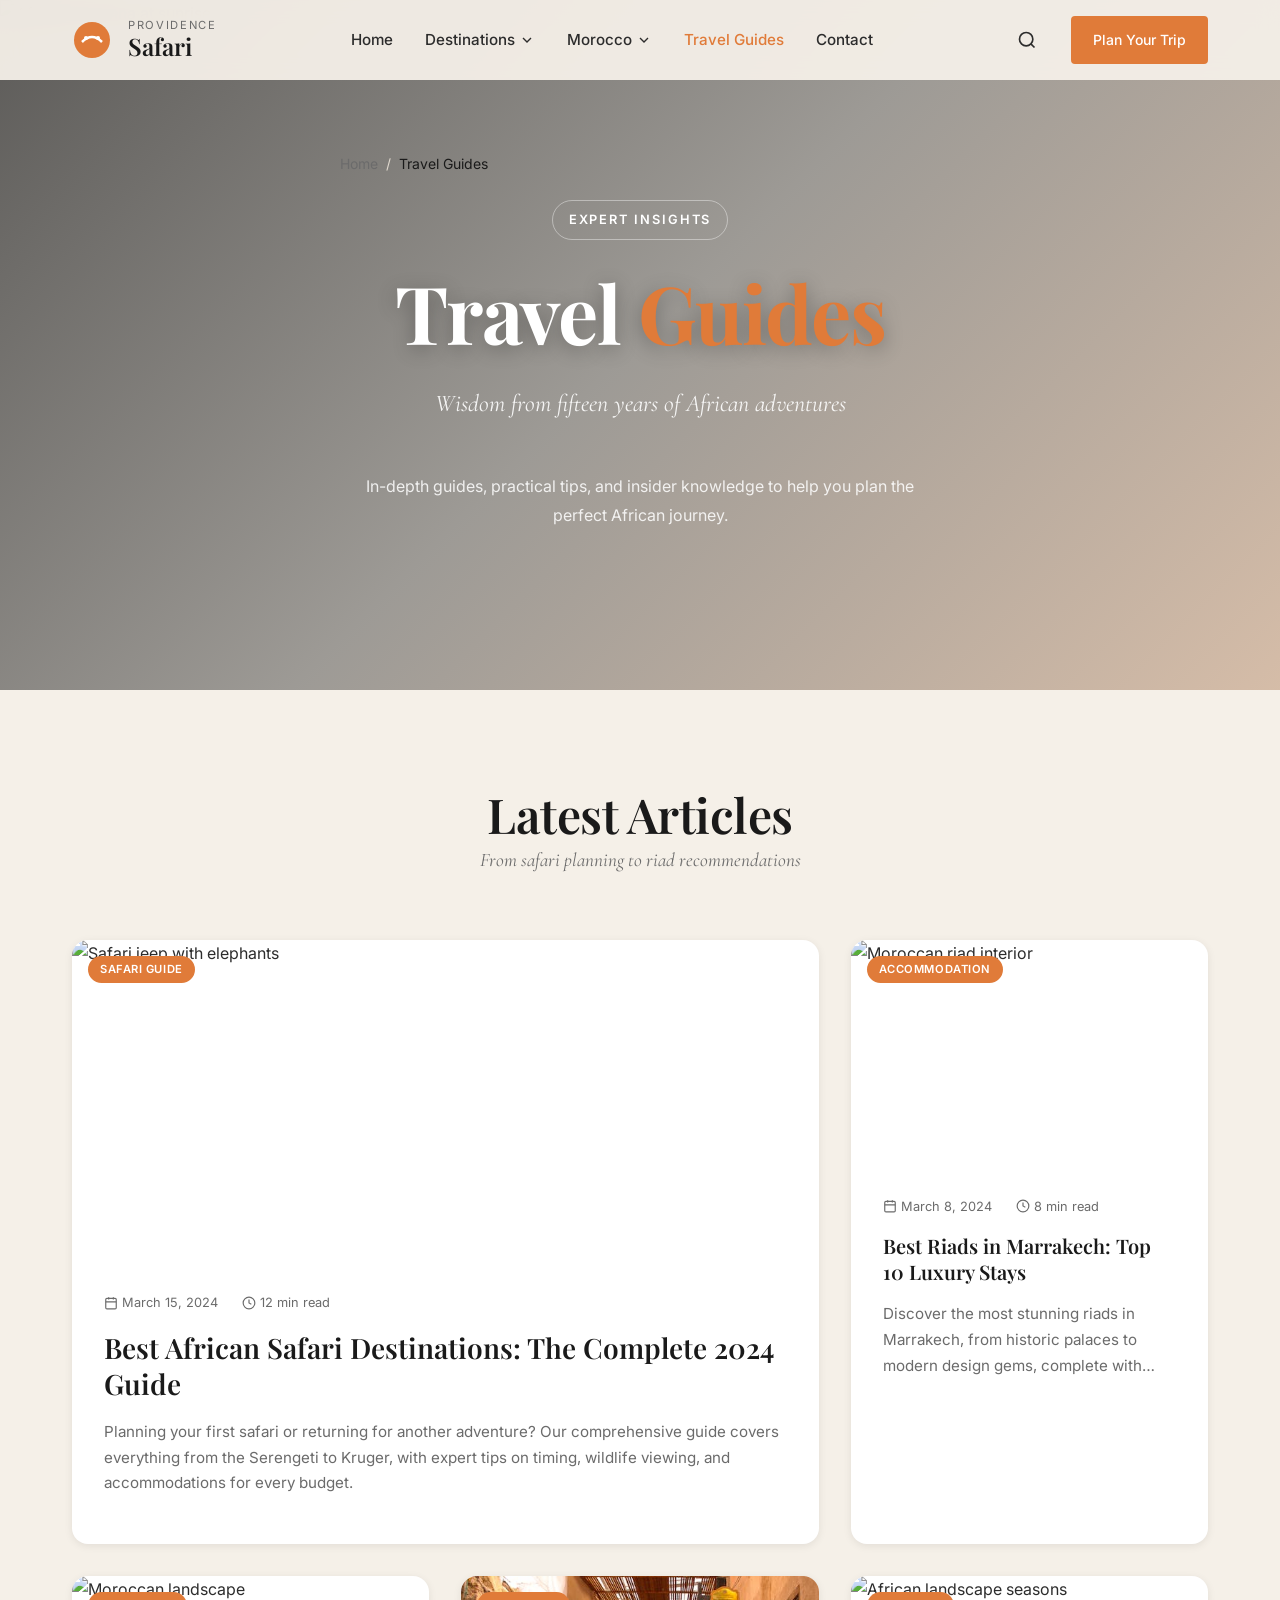
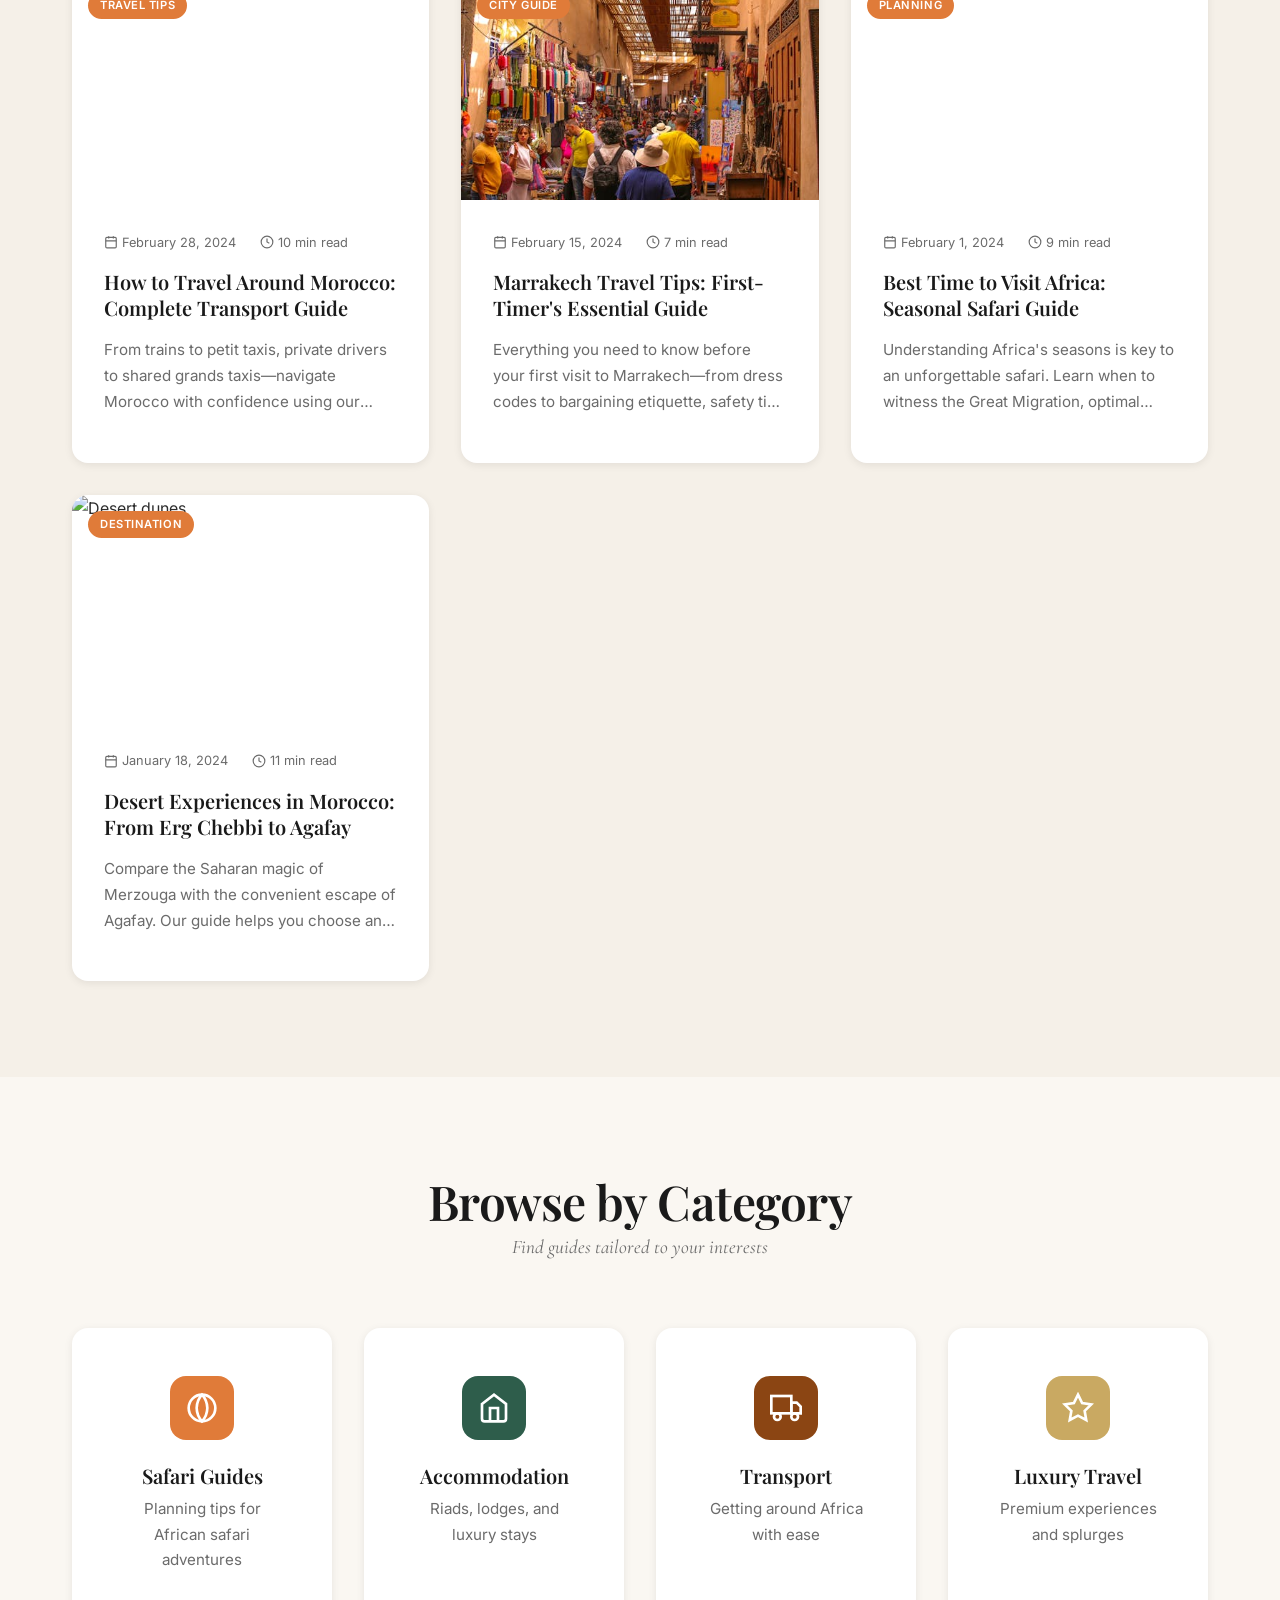
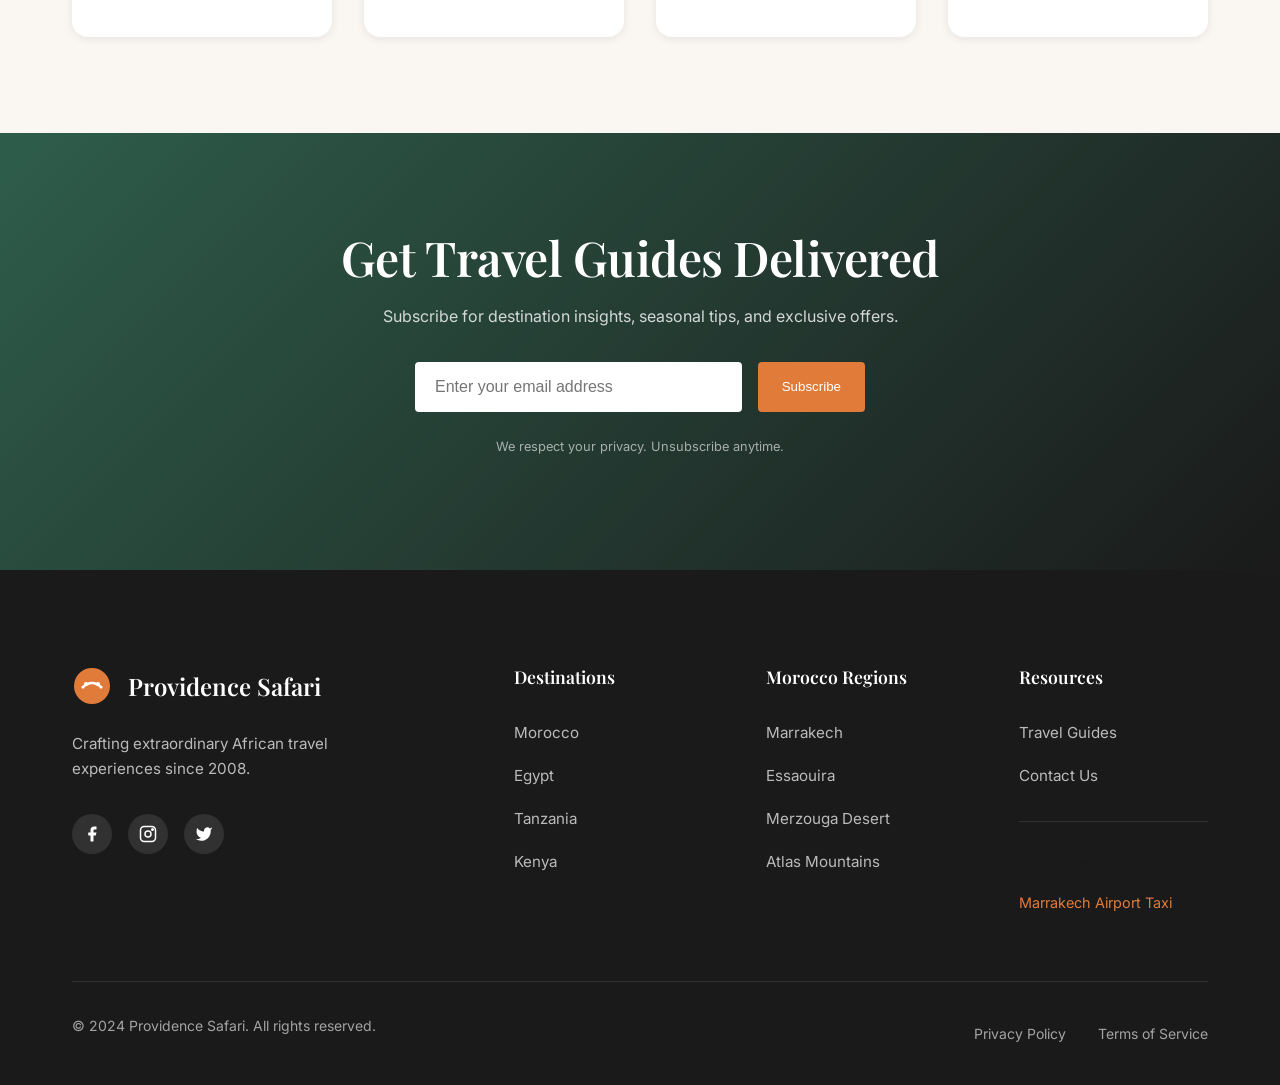
==== commit d5605fd0: "first commit" ====
--- a/blog/index.html
+++ b/blog/index.html
@@ -203,7 +203,7 @@
                     
                     <article class="blog-card fade-up delay-3">
                         <div class="blog-card-image">
-                            <img src="https://images.unsplash.com/photo-1597212720159-8b5c5e0b8f8a?w=600&q=80" alt="Marrakech medina" loading="lazy">
+                            <img src="/images/marrakechMedina.jpeg" alt="Marrakech medina" loading="lazy">
                             <span class="blog-card-category">City Guide</span>
                         </div>
                         <div class="blog-card-content">
--- a/styles/layout.css
+++ b/styles/layout.css
@@ -408,6 +408,7 @@
     font-weight: 700;
     margin-bottom: var(--space-md);
     text-shadow: 0 4px 20px rgba(0, 0, 0, 0.3);
+    color: #fff;
 }
 
 .hero-title span {
